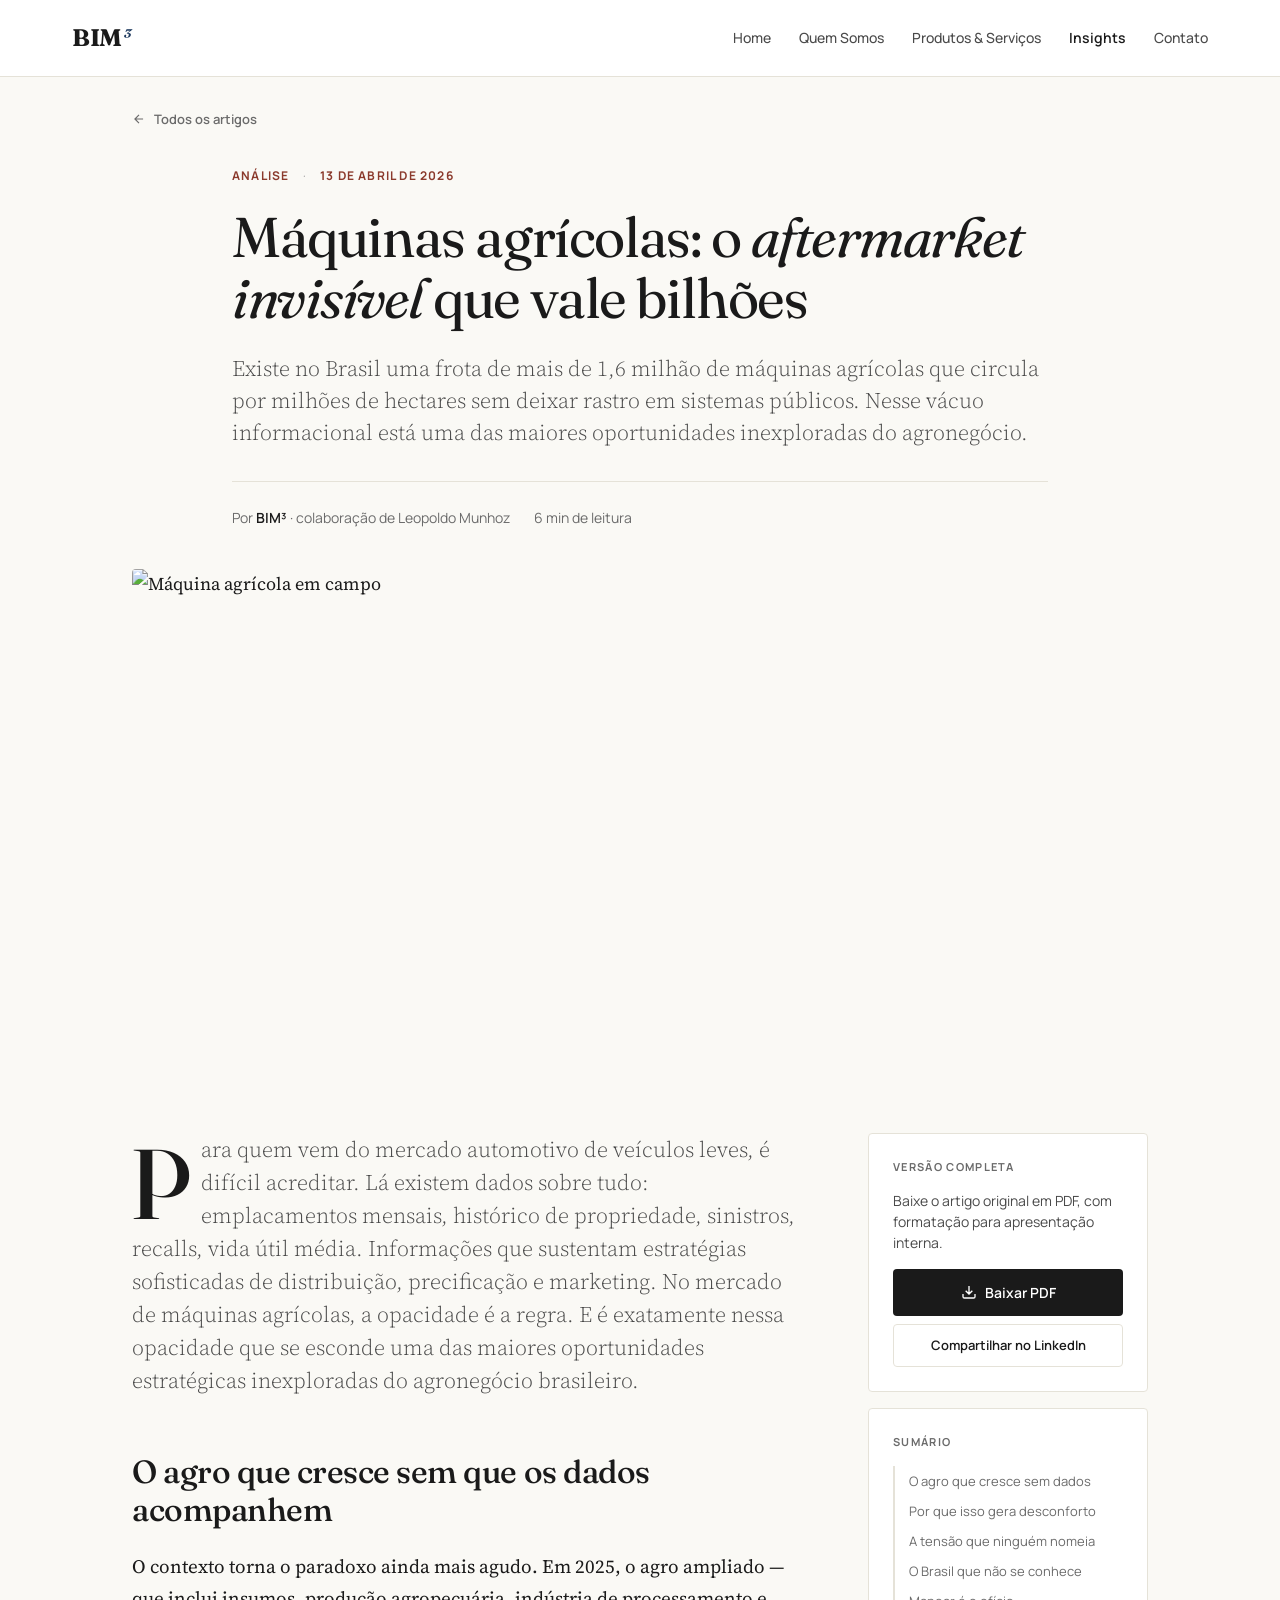
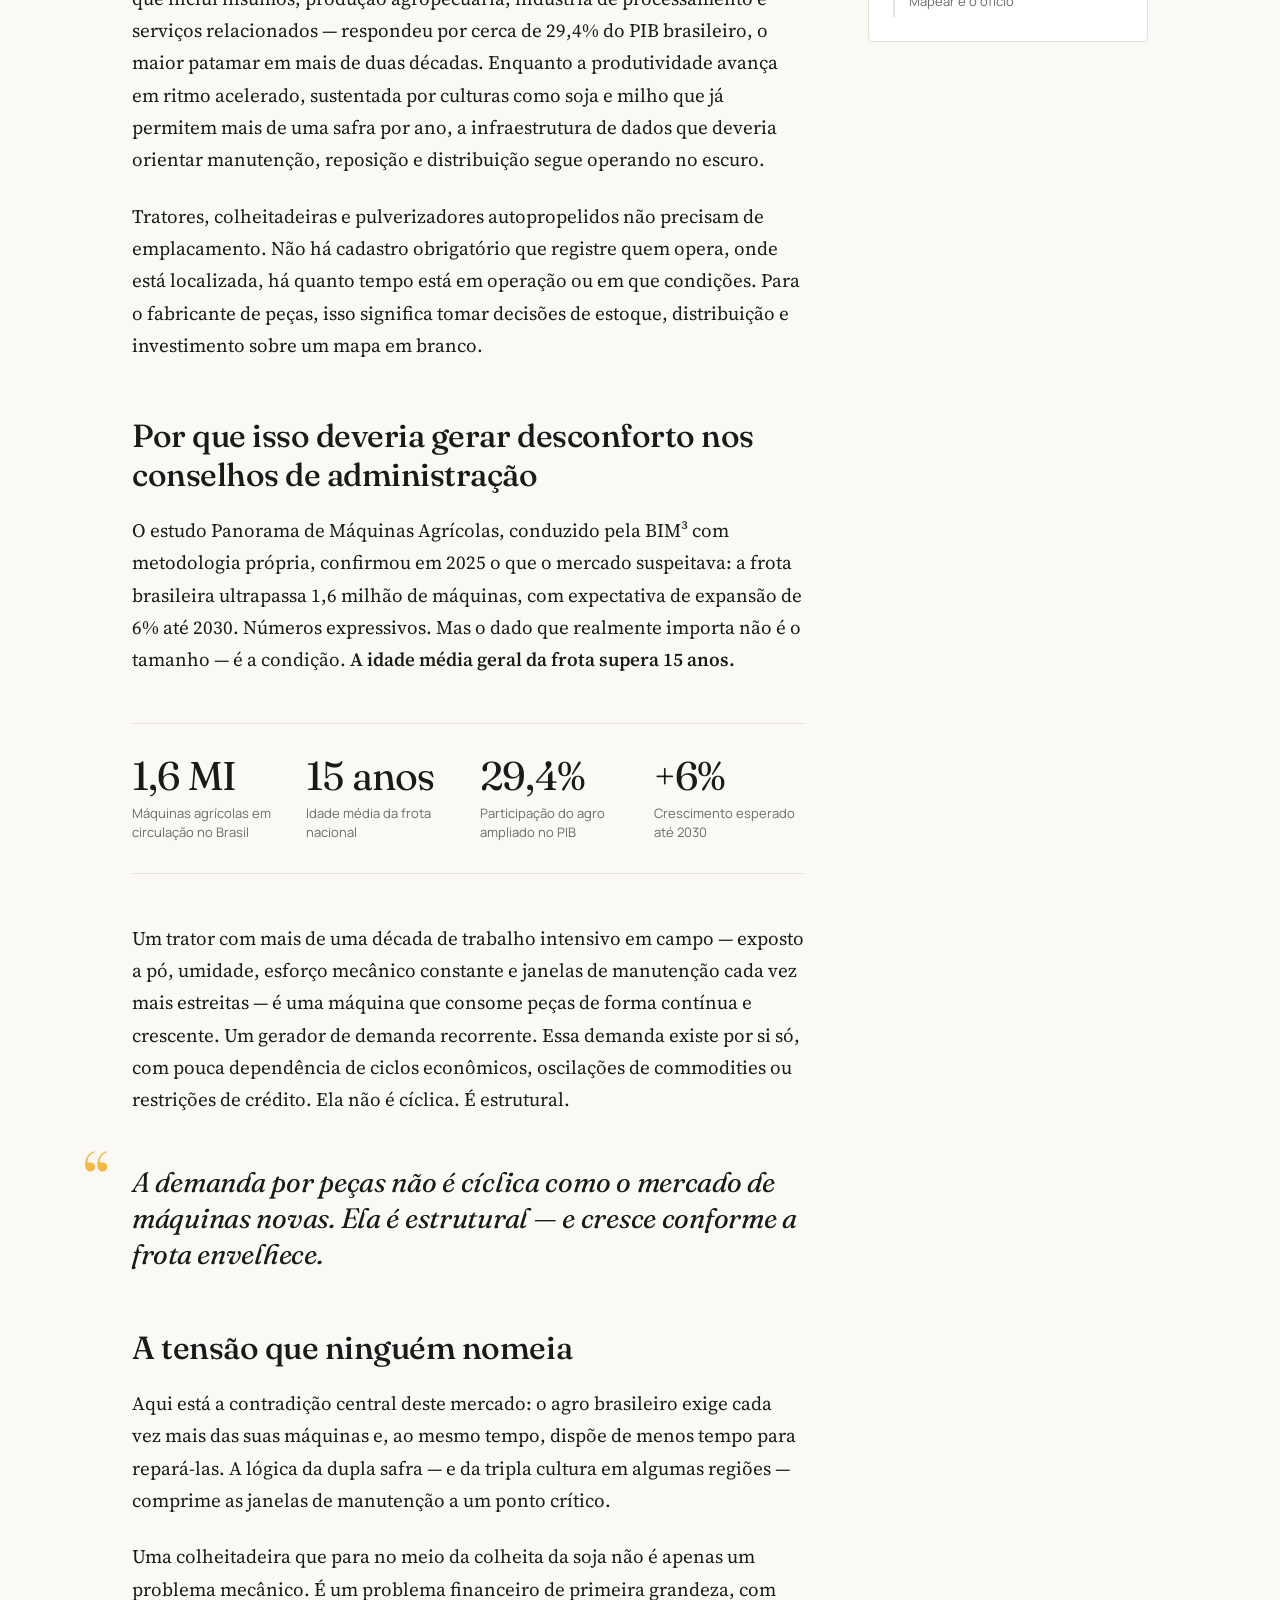
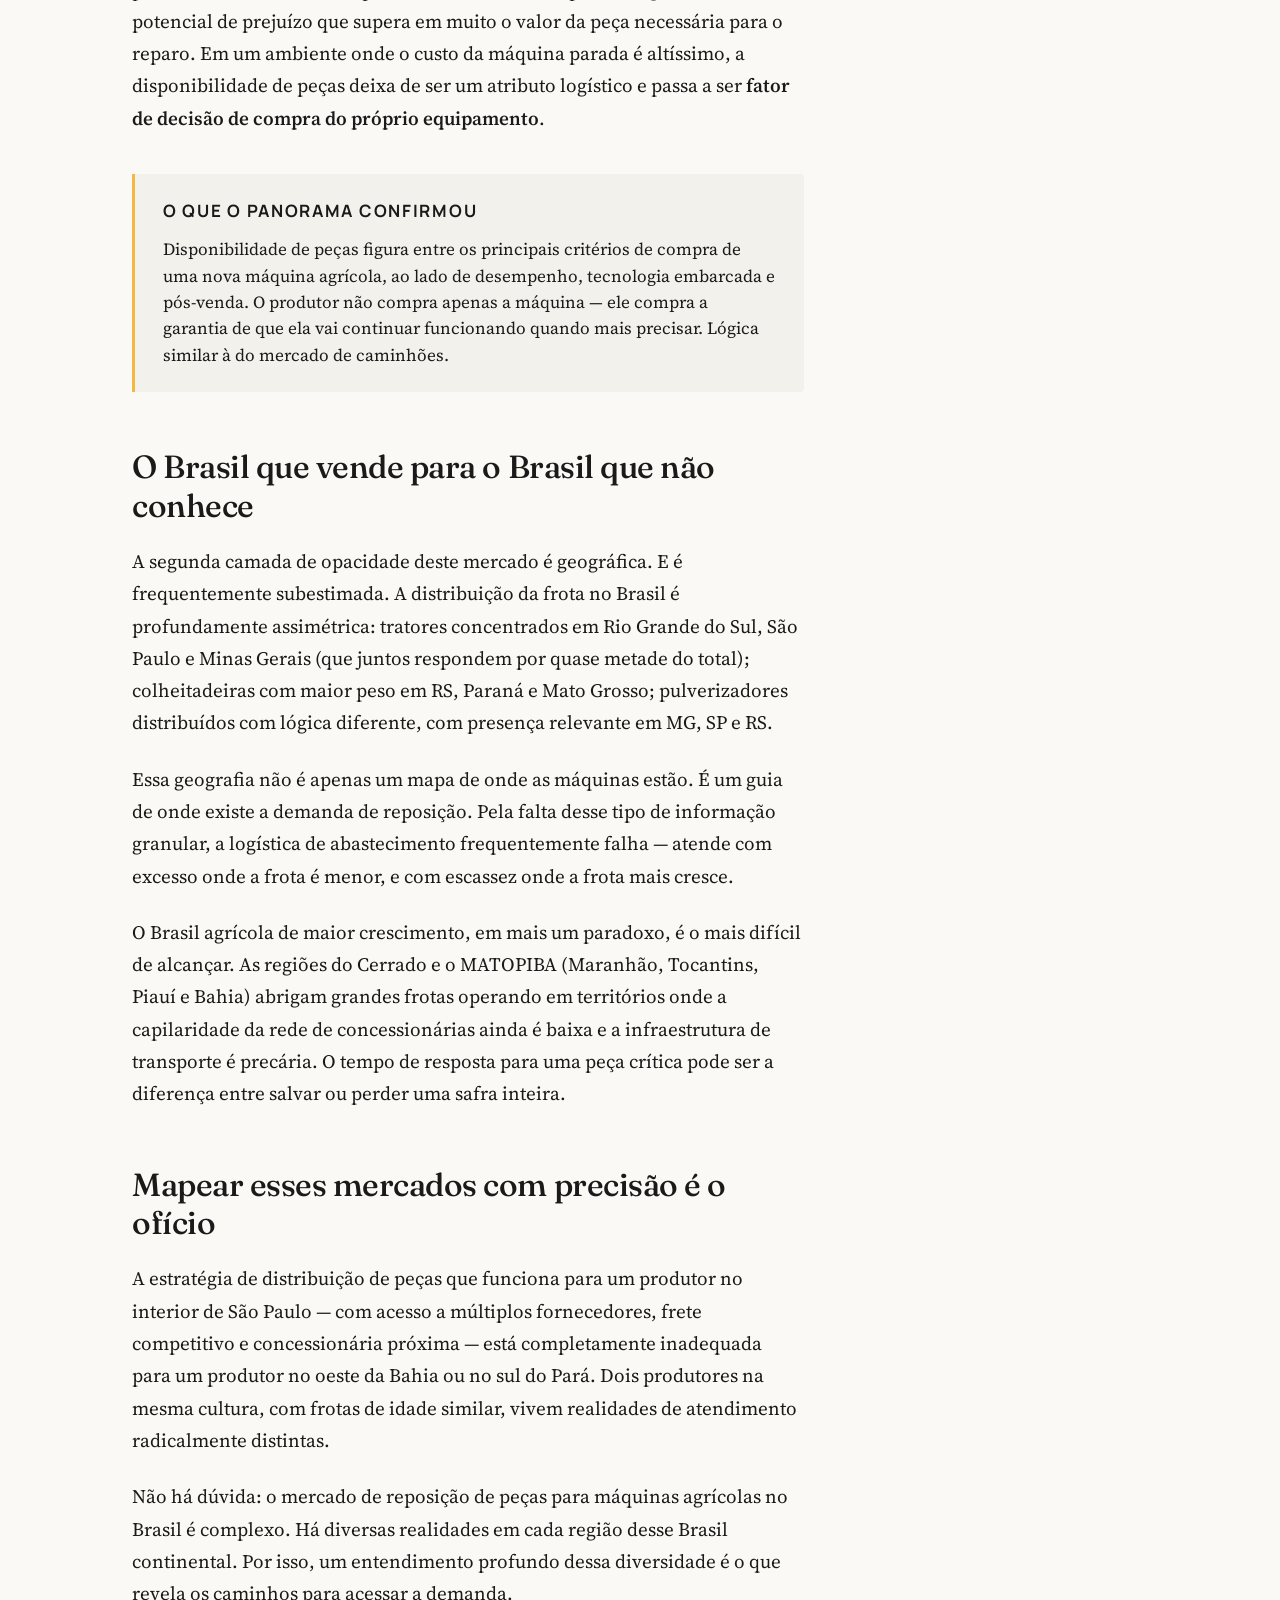
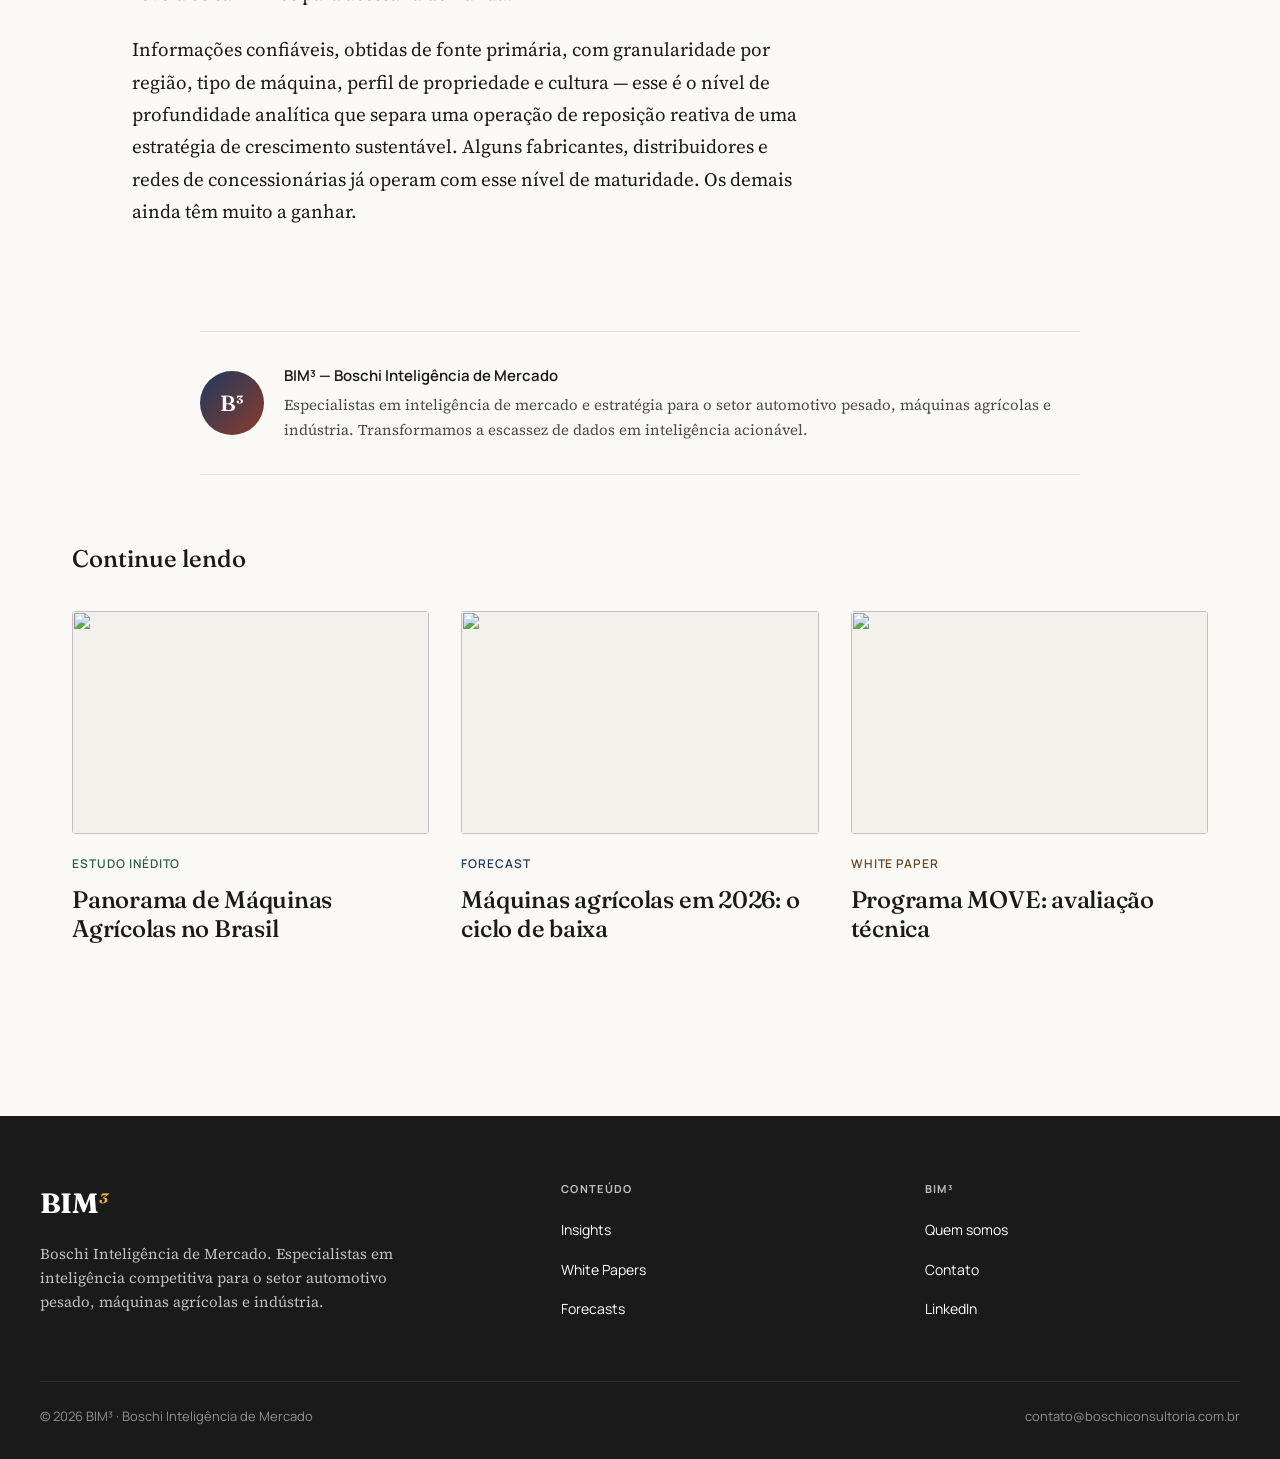
==== post-aftermarket-invisivel.html @ f5d60704 "Add files via upload" ====
<!DOCTYPE html>
<html lang="pt-BR">
<head>
  <meta charset="UTF-8">
  <meta name="viewport" content="width=device-width, initial-scale=1.0">
  <meta name="description" content="Existe no Brasil uma frota de mais de 1,6 milhão de máquinas agrícolas que circula sem deixar rastro em sistemas públicos. Análise do mercado de peças de reposição.">
  <title>Máquinas agrícolas: o aftermarket invisível que vale bilhões — BIM³</title>

  <link rel="preconnect" href="https://fonts.googleapis.com">
  <link rel="preconnect" href="https://fonts.gstatic.com" crossorigin>
  <link href="https://fonts.googleapis.com/css2?family=Fraunces:ital,opsz,wght@0,9..144,400;0,9..144,500;0,9..144,600;0,9..144,700;1,9..144,400;1,9..144,500&family=Source+Serif+4:ital,opsz,wght@0,8..60,300;0,8..60,400;0,8..60,600;1,8..60,400&family=Manrope:wght@400;500;600;700&display=swap" rel="stylesheet">

  <link rel="stylesheet" href="./style.css">
</head>
<body>

<header class="site-header">
  <div class="site-header-inner">
    <a href="./index.html" class="site-logo">BIM<em>³</em></a>
    <nav class="site-nav" id="site-nav">
      <a href="#">Home</a>
      <a href="#">Quem Somos</a>
      <a href="#">Produtos & Serviços</a>
      <a href="./index.html" class="active">Insights</a>
      <a href="#">Contato</a>
    </nav>
    <button class="menu-toggle" id="menu-toggle" aria-label="Menu">
      <svg width="24" height="24" viewBox="0 0 24 24" fill="none" stroke="currentColor" stroke-width="2"><path d="M4 6h16M4 12h16M4 18h16"/></svg>
    </button>
  </div>
</header>

<main>
  <div style="max-width: 1080px; margin: 0 auto; padding: 0 32px;">
    <a href="./index.html" class="back-link">
      <svg width="14" height="14" viewBox="0 0 24 24" fill="none" stroke="currentColor" stroke-width="2"><path d="M19 12H5M12 19l-7-7 7-7"/></svg>
      Todos os artigos
    </a>
  </div>

  <header class="post-header">
    <p class="post-eyebrow cat-analise">Análise <span class="dot">·</span> 13 de abril de 2026</p>
    <h1 class="post-title">Máquinas agrícolas: o <em>aftermarket invisível</em> que vale bilhões</h1>
    <p class="post-subtitle">
      Existe no Brasil uma frota de mais de 1,6 milhão de máquinas agrícolas que circula por milhões de hectares sem deixar rastro em sistemas públicos. Nesse vácuo informacional está uma das maiores oportunidades inexploradas do agronegócio.
    </p>
    <div class="post-meta-row">
      <span>Por <strong>BIM³</strong> · colaboração de Leopoldo Munhoz</span>
      <span>6 min de leitura</span>
    </div>
  </header>

  <figure class="post-cover">
    <img src="https://bim3.com.br/wp-content/uploads/2026/04/Img-bim.jpg" alt="Máquina agrícola em campo">
  </figure>

  <div class="post-layout">
    <article class="post-body">

      <p class="lead">
        Para quem vem do mercado automotivo de veículos leves, é difícil acreditar. Lá existem dados sobre tudo: emplacamentos mensais, histórico de propriedade, sinistros, recalls, vida útil média. Informações que sustentam estratégias sofisticadas de distribuição, precificação e marketing. No mercado de máquinas agrícolas, a opacidade é a regra. E é exatamente nessa opacidade que se esconde uma das maiores oportunidades estratégicas inexploradas do agronegócio brasileiro.
      </p>

      <h2>O agro que cresce sem que os dados acompanhem</h2>

      <p>
        O contexto torna o paradoxo ainda mais agudo. Em 2025, o agro ampliado — que inclui insumos, produção agropecuária, indústria de processamento e serviços relacionados — respondeu por cerca de 29,4% do PIB brasileiro, o maior patamar em mais de duas décadas. Enquanto a produtividade avança em ritmo acelerado, sustentada por culturas como soja e milho que já permitem mais de uma safra por ano, a infraestrutura de dados que deveria orientar manutenção, reposição e distribuição segue operando no escuro.
      </p>

      <p>
        Tratores, colheitadeiras e pulverizadores autopropelidos não precisam de emplacamento. Não há cadastro obrigatório que registre quem opera, onde está localizada, há quanto tempo está em operação ou em que condições. Para o fabricante de peças, isso significa tomar decisões de estoque, distribuição e investimento sobre um mapa em branco.
      </p>

      <h2>Por que isso deveria gerar desconforto nos conselhos de administração</h2>

      <p>
        O estudo Panorama de Máquinas Agrícolas, conduzido pela BIM³ com metodologia própria, confirmou em 2025 o que o mercado suspeitava: a frota brasileira ultrapassa 1,6 milhão de máquinas, com expectativa de expansão de 6% até 2030. Números expressivos. Mas o dado que realmente importa não é o tamanho — é a condição. <strong>A idade média geral da frota supera 15 anos.</strong>
      </p>

      <div class="number-grid">
        <div class="stat">
          <div class="stat-value">1,6 MI</div>
          <div class="stat-label">Máquinas agrícolas em circulação no Brasil</div>
        </div>
        <div class="stat">
          <div class="stat-value">15 anos</div>
          <div class="stat-label">Idade média da frota nacional</div>
        </div>
        <div class="stat">
          <div class="stat-value">29,4%</div>
          <div class="stat-label">Participação do agro ampliado no PIB</div>
        </div>
        <div class="stat">
          <div class="stat-value">+6%</div>
          <div class="stat-label">Crescimento esperado até 2030</div>
        </div>
      </div>

      <p>
        Um trator com mais de uma década de trabalho intensivo em campo — exposto a pó, umidade, esforço mecânico constante e janelas de manutenção cada vez mais estreitas — é uma máquina que consome peças de forma contínua e crescente. Um gerador de demanda recorrente. Essa demanda existe por si só, com pouca dependência de ciclos econômicos, oscilações de commodities ou restrições de crédito. Ela não é cíclica. É estrutural.
      </p>

      <blockquote>
        A demanda por peças não é cíclica como o mercado de máquinas novas. Ela é estrutural — e cresce conforme a frota envelhece.
      </blockquote>

      <h2>A tensão que ninguém nomeia</h2>

      <p>
        Aqui está a contradição central deste mercado: o agro brasileiro exige cada vez mais das suas máquinas e, ao mesmo tempo, dispõe de menos tempo para repará-las. A lógica da dupla safra — e da tripla cultura em algumas regiões — comprime as janelas de manutenção a um ponto crítico.
      </p>

      <p>
        Uma colheitadeira que para no meio da colheita da soja não é apenas um problema mecânico. É um problema financeiro de primeira grandeza, com potencial de prejuízo que supera em muito o valor da peça necessária para o reparo. Em um ambiente onde o custo da máquina parada é altíssimo, a disponibilidade de peças deixa de ser um atributo logístico e passa a ser <strong>fator de decisão de compra do próprio equipamento</strong>.
      </p>

      <div class="callout">
        <p class="callout-title">O que o Panorama confirmou</p>
        <p>
          Disponibilidade de peças figura entre os principais critérios de compra de uma nova máquina agrícola, ao lado de desempenho, tecnologia embarcada e pós-venda. O produtor não compra apenas a máquina — ele compra a garantia de que ela vai continuar funcionando quando mais precisar. Lógica similar à do mercado de caminhões.
        </p>
      </div>

      <h2>O Brasil que vende para o Brasil que não conhece</h2>

      <p>
        A segunda camada de opacidade deste mercado é geográfica. E é frequentemente subestimada. A distribuição da frota no Brasil é profundamente assimétrica: tratores concentrados em Rio Grande do Sul, São Paulo e Minas Gerais (que juntos respondem por quase metade do total); colheitadeiras com maior peso em RS, Paraná e Mato Grosso; pulverizadores distribuídos com lógica diferente, com presença relevante em MG, SP e RS.
      </p>

      <p>
        Essa geografia não é apenas um mapa de onde as máquinas estão. É um guia de onde existe a demanda de reposição. Pela falta desse tipo de informação granular, a logística de abastecimento frequentemente falha — atende com excesso onde a frota é menor, e com escassez onde a frota mais cresce.
      </p>

      <p>
        O Brasil agrícola de maior crescimento, em mais um paradoxo, é o mais difícil de alcançar. As regiões do Cerrado e o MATOPIBA (Maranhão, Tocantins, Piauí e Bahia) abrigam grandes frotas operando em territórios onde a capilaridade da rede de concessionárias ainda é baixa e a infraestrutura de transporte é precária. O tempo de resposta para uma peça crítica pode ser a diferença entre salvar ou perder uma safra inteira.
      </p>

      <h2>Mapear esses mercados com precisão é o ofício</h2>

      <p>
        A estratégia de distribuição de peças que funciona para um produtor no interior de São Paulo — com acesso a múltiplos fornecedores, frete competitivo e concessionária próxima — está completamente inadequada para um produtor no oeste da Bahia ou no sul do Pará. Dois produtores na mesma cultura, com frotas de idade similar, vivem realidades de atendimento radicalmente distintas.
      </p>

      <p>
        Não há dúvida: o mercado de reposição de peças para máquinas agrícolas no Brasil é complexo. Há diversas realidades em cada região desse Brasil continental. Por isso, um entendimento profundo dessa diversidade é o que revela os caminhos para acessar a demanda.
      </p>

      <p>
        Informações confiáveis, obtidas de fonte primária, com granularidade por região, tipo de máquina, perfil de propriedade e cultura — esse é o nível de profundidade analítica que separa uma operação de reposição reativa de uma estratégia de crescimento sustentável. Alguns fabricantes, distribuidores e redes de concessionárias já operam com esse nível de maturidade. Os demais ainda têm muito a ganhar.
      </p>

    </article>

    <aside class="post-aside">
      <div class="aside-card">
        <h4>Versão completa</h4>
        <p>Baixe o artigo original em PDF, com formatação para apresentação interna.</p>
        <a href="./O-Aftermarket-Invisivel-1o_-Artigo-BIM.pdf" target="_blank" class="btn-primary">
          <svg width="16" height="16" viewBox="0 0 24 24" fill="none" stroke="currentColor" stroke-width="2"><path d="M21 15v4a2 2 0 0 1-2 2H5a2 2 0 0 1-2-2v-4M7 10l5 5 5-5M12 15V3"/></svg>
          Baixar PDF
        </a>
        <a href="https://www.linkedin.com/sharing/share-offsite/?url=https://bim3.com.br/" target="_blank" class="btn-secondary">Compartilhar no LinkedIn</a>
      </div>

      <div class="aside-card">
        <h4>Sumário</h4>
        <ul class="toc-list">
          <li><a href="#">O agro que cresce sem dados</a></li>
          <li><a href="#">Por que isso gera desconforto</a></li>
          <li><a href="#">A tensão que ninguém nomeia</a></li>
          <li><a href="#">O Brasil que não se conhece</a></li>
          <li><a href="#">Mapear é o ofício</a></li>
        </ul>
      </div>
    </aside>
  </div>

  <footer class="post-footer">
    <div class="author-box">
      <div class="author-avatar">B³</div>
      <div class="author-info">
        <p class="author-name">BIM³ — Boschi Inteligência de Mercado</p>
        <p class="author-bio">Especialistas em inteligência de mercado e estratégia para o setor automotivo pesado, máquinas agrícolas e indústria. Transformamos a escassez de dados em inteligência acionável.</p>
      </div>
    </div>

    <h3 class="related-title">Continue lendo</h3>
    <div class="related-grid">
      <a href="./post-panorama-maquinas.html" class="post-card">
        <div class="post-card-image"><img src="https://bim3.com.br/wp-content/uploads/2025/09/PANORAMA-DE-MAQUINAS-AGRICOLAS-NO-BRASIL.jpg" alt=""></div>
        <p class="post-card-meta cat-estudo">Estudo Inédito</p>
        <h3 class="post-card-title">Panorama de Máquinas Agrícolas no Brasil</h3>
      </a>
      <a href="./post-forecast-maquinas-agricolas.html" class="post-card">
        <div class="post-card-image"><img src="https://bim3.com.br/wp-content/uploads/2026/02/Market-insight.jpg" alt=""></div>
        <p class="post-card-meta cat-forecast">Forecast</p>
        <h3 class="post-card-title">Máquinas agrícolas em 2026: o ciclo de baixa</h3>
      </a>
      <a href="./post-programa-move.html" class="post-card">
        <div class="post-card-image"><img src="https://bim3.com.br/wp-content/uploads/2026/02/white-paper.jpg" alt=""></div>
        <p class="post-card-meta cat-paper">White Paper</p>
        <h3 class="post-card-title">Programa MOVE: avaliação técnica</h3>
      </a>
    </div>
  </footer>
</main>

<footer class="site-footer">
  <div class="site-footer-inner">
    <div class="footer-brand">
      <a href="./index.html" class="site-logo">BIM<em>³</em></a>
      <p>Boschi Inteligência de Mercado. Especialistas em inteligência competitiva para o setor automotivo pesado, máquinas agrícolas e indústria.</p>
    </div>
    <div class="footer-col">
      <h5>Conteúdo</h5>
      <ul>
        <li><a href="./index.html">Insights</a></li>
        <li><a href="#">White Papers</a></li>
        <li><a href="#">Forecasts</a></li>
      </ul>
    </div>
    <div class="footer-col">
      <h5>BIM³</h5>
      <ul>
        <li><a href="#">Quem somos</a></li>
        <li><a href="#">Contato</a></li>
        <li><a href="https://www.linkedin.com/company/bim3/" target="_blank">LinkedIn</a></li>
      </ul>
    </div>
  </div>
  <div class="footer-bottom">
    <span>© 2026 BIM³ · Boschi Inteligência de Mercado</span>
    <span>contato@boschiconsultoria.com.br</span>
  </div>
</footer>

<script>
  document.getElementById('menu-toggle').addEventListener('click', () => {
    document.getElementById('site-nav').classList.toggle('open');
  });
</script>

</body>
</html>
---- style.css ----
/* =====================================================
   BIM³ — Blog editorial
   Stack tipográfico: Fraunces (display) + Source Serif 4 (body) + Manrope (UI)
   ===================================================== */

:root {
  --ink-1: #1a1a1a;
  --ink-2: #4a4a4a;
  --ink-3: #6b6b6b;
  --ink-4: #9a9a9a;

  --paper-1: #faf9f5;
  --paper-2: #ffffff;
  --paper-3: #f3f1eb;
  --paper-border: #e5e2d8;

  --cat-forecast: #1e3a5f;
  --cat-analise:  #8b3a2c;
  --cat-estudo:   #2d5f3f;
  --cat-paper:    #6b4423;

  --highlight: #f4b942;

  --serif-display: 'Fraunces', Georgia, serif;
  --serif-body:    'Source Serif 4', Georgia, serif;
  --sans-ui:       'Manrope', system-ui, -apple-system, sans-serif;

  --max-content: 1200px;
  --max-body:    680px;
}

* { box-sizing: border-box; }

html { -webkit-font-smoothing: antialiased; -moz-osx-font-smoothing: grayscale; }
body {
  margin: 0;
  font-family: var(--serif-body);
  font-size: 18px;
  line-height: 1.65;
  color: var(--ink-1);
  background: var(--paper-1);
}

img { max-width: 100%; height: auto; display: block; }

/* =====================================================
   HEADER
   ===================================================== */
.site-header {
  border-bottom: 1px solid var(--paper-border);
  background: var(--paper-2);
  position: sticky; top: 0; z-index: 50;
  backdrop-filter: blur(10px);
  background-color: rgba(255,255,255,0.92);
}
.site-header-inner {
  max-width: var(--max-content);
  margin: 0 auto;
  padding: 18px 32px;
  display: flex; align-items: center; justify-content: space-between;
}
.site-logo {
  font-family: var(--serif-display);
  font-weight: 700;
  font-size: 24px;
  letter-spacing: -0.02em;
  color: var(--ink-1);
  text-decoration: none;
}
.site-logo em {
  font-style: italic;
  font-weight: 500;
  color: var(--cat-forecast);
}
.site-nav {
  display: flex; gap: 28px;
  font-family: var(--sans-ui);
  font-size: 14px;
  font-weight: 500;
}
.site-nav a {
  color: var(--ink-2);
  text-decoration: none;
  transition: color .15s;
}
.site-nav a:hover, .site-nav a.active { color: var(--ink-1); }
.site-nav a.active { font-weight: 600; }

.menu-toggle {
  display: none;
  background: none; border: 0;
  padding: 8px;
  cursor: pointer;
}

@media (max-width: 768px) {
  .site-header-inner { padding: 14px 20px; }
  .site-nav {
    display: none;
    position: absolute;
    top: 100%; left: 0; right: 0;
    background: white;
    flex-direction: column;
    padding: 20px;
    gap: 16px;
    border-bottom: 1px solid var(--paper-border);
  }
  .site-nav.open { display: flex; }
  .menu-toggle { display: block; }
}

/* =====================================================
   HERO DA HOME
   ===================================================== */
.home-hero {
  max-width: var(--max-content);
  margin: 0 auto;
  padding: 80px 32px 40px;
}
.home-eyebrow {
  font-family: var(--sans-ui);
  font-size: 13px;
  font-weight: 600;
  letter-spacing: 0.12em;
  text-transform: uppercase;
  color: var(--cat-forecast);
  margin-bottom: 24px;
}
.home-title {
  font-family: var(--serif-display);
  font-size: clamp(40px, 6vw, 72px);
  font-weight: 400;
  line-height: 1.05;
  letter-spacing: -0.03em;
  color: var(--ink-1);
  margin: 0 0 28px;
  max-width: 900px;
}
.home-title em { font-style: italic; font-weight: 400; color: var(--cat-forecast); }
.home-subtitle {
  font-family: var(--serif-body);
  font-size: 20px;
  line-height: 1.5;
  color: var(--ink-2);
  max-width: 640px;
  margin: 0;
}

@media (max-width: 768px) {
  .home-hero { padding: 48px 20px 32px; }
}

/* =====================================================
   FEATURED POST (destaque)
   ===================================================== */
.featured-post {
  max-width: var(--max-content);
  margin: 24px auto 80px;
  padding: 0 32px;
}
.featured-post-link {
  display: grid;
  grid-template-columns: 1.1fr 1fr;
  gap: 56px;
  align-items: center;
  text-decoration: none;
  color: inherit;
}
.featured-post-image {
  aspect-ratio: 4/3;
  overflow: hidden;
  border-radius: 4px;
}
.featured-post-image img {
  width: 100%; height: 100%; object-fit: cover;
  transition: transform .6s ease;
}
.featured-post-link:hover .featured-post-image img { transform: scale(1.03); }

.featured-post-meta {
  font-family: var(--sans-ui);
  font-size: 12px;
  font-weight: 600;
  letter-spacing: 0.08em;
  text-transform: uppercase;
  color: var(--cat-analise);
  margin-bottom: 16px;
}
.featured-post-meta .dot { color: var(--ink-4); margin: 0 8px; }
.featured-post h2 {
  font-family: var(--serif-display);
  font-size: clamp(28px, 3.5vw, 44px);
  font-weight: 400;
  line-height: 1.1;
  letter-spacing: -0.02em;
  color: var(--ink-1);
  margin: 0 0 18px;
}
.featured-post h2 em { font-style: italic; color: var(--cat-analise); }
.featured-post-excerpt {
  font-size: 18px;
  line-height: 1.6;
  color: var(--ink-2);
  margin: 0 0 24px;
}
.featured-post-author {
  font-family: var(--sans-ui);
  font-size: 14px;
  color: var(--ink-3);
}

@media (max-width: 900px) {
  .featured-post-link {
    grid-template-columns: 1fr;
    gap: 28px;
  }
  .featured-post { margin: 16px auto 56px; padding: 0 20px; }
}

/* =====================================================
   GRID DE POSTS
   ===================================================== */
.posts-section {
  max-width: var(--max-content);
  margin: 0 auto;
  padding: 0 32px 80px;
}
.section-header {
  display: flex; align-items: baseline; justify-content: space-between;
  border-top: 1px solid var(--paper-border);
  padding-top: 24px;
  margin-bottom: 40px;
}
.section-title {
  font-family: var(--serif-display);
  font-size: 28px;
  font-weight: 500;
  letter-spacing: -0.02em;
  margin: 0;
}
.section-link {
  font-family: var(--sans-ui);
  font-size: 13px;
  font-weight: 600;
  color: var(--ink-2);
  text-decoration: none;
}

.posts-grid {
  display: grid;
  grid-template-columns: repeat(2, 1fr);
  gap: 56px 48px;
}
.post-card { text-decoration: none; color: inherit; }
.post-card-image {
  aspect-ratio: 16/10;
  overflow: hidden;
  border-radius: 4px;
  margin-bottom: 20px;
  background: var(--paper-3);
}
.post-card-image img {
  width: 100%; height: 100%; object-fit: cover;
  transition: transform .6s ease;
}
.post-card:hover .post-card-image img { transform: scale(1.04); }

.post-card-meta {
  font-family: var(--sans-ui);
  font-size: 12px;
  font-weight: 600;
  letter-spacing: 0.08em;
  text-transform: uppercase;
  margin-bottom: 12px;
}
.post-card-meta.cat-forecast { color: var(--cat-forecast); }
.post-card-meta.cat-analise  { color: var(--cat-analise); }
.post-card-meta.cat-estudo   { color: var(--cat-estudo); }
.post-card-meta.cat-paper    { color: var(--cat-paper); }
.post-card-meta .dot { color: var(--ink-4); margin: 0 8px; }

.post-card-title {
  font-family: var(--serif-display);
  font-size: 24px;
  font-weight: 500;
  line-height: 1.2;
  letter-spacing: -0.01em;
  color: var(--ink-1);
  margin: 0 0 12px;
}
.post-card-excerpt {
  font-size: 16px;
  line-height: 1.55;
  color: var(--ink-2);
  margin: 0;
}

@media (max-width: 768px) {
  .posts-grid { grid-template-columns: 1fr; gap: 40px; }
  .posts-section { padding: 0 20px 56px; }
}

/* =====================================================
   POST INDIVIDUAL — HEADER
   ===================================================== */
.back-link {
  display: inline-flex; align-items: center; gap: 8px;
  font-family: var(--sans-ui);
  font-size: 13px;
  font-weight: 600;
  color: var(--ink-3);
  text-decoration: none;
  padding: 32px 0 24px;
  transition: color .15s;
}
.back-link:hover { color: var(--ink-1); }

.post-header {
  max-width: 880px;
  margin: 0 auto;
  padding: 0 32px 40px;
}
.post-eyebrow {
  font-family: var(--sans-ui);
  font-size: 12px;
  font-weight: 700;
  letter-spacing: 0.1em;
  text-transform: uppercase;
  margin-bottom: 20px;
}
.post-eyebrow.cat-forecast { color: var(--cat-forecast); }
.post-eyebrow.cat-analise  { color: var(--cat-analise); }
.post-eyebrow.cat-estudo   { color: var(--cat-estudo); }
.post-eyebrow.cat-paper    { color: var(--cat-paper); }
.post-eyebrow .dot { color: var(--ink-4); margin: 0 10px; font-weight: 400; }

.post-title {
  font-family: var(--serif-display);
  font-size: clamp(32px, 5vw, 56px);
  font-weight: 400;
  line-height: 1.1;
  letter-spacing: -0.025em;
  color: var(--ink-1);
  margin: 0 0 24px;
}
.post-title em { font-style: italic; }

.post-subtitle {
  font-family: var(--serif-body);
  font-size: 22px;
  line-height: 1.45;
  color: var(--ink-2);
  margin: 0 0 32px;
  font-weight: 300;
}

.post-meta-row {
  display: flex; gap: 24px; flex-wrap: wrap;
  font-family: var(--sans-ui);
  font-size: 14px;
  color: var(--ink-3);
  padding-top: 24px;
  border-top: 1px solid var(--paper-border);
}
.post-meta-row strong { color: var(--ink-1); font-weight: 600; }

.post-cover {
  max-width: 1080px;
  margin: 0 auto 56px;
  padding: 0 32px;
}
.post-cover img {
  aspect-ratio: 16/8;
  object-fit: cover;
  border-radius: 4px;
  width: 100%;
}

/* =====================================================
   POST — LAYOUT GRID (body + aside)
   ===================================================== */
.post-layout {
  max-width: 1080px;
  margin: 0 auto;
  padding: 0 32px 80px;
  display: grid;
  grid-template-columns: 1fr 280px;
  gap: 64px;
  align-items: start;
}

@media (max-width: 1000px) {
  .post-layout {
    grid-template-columns: 1fr;
    gap: 48px;
  }
  .post-header, .post-cover { padding: 0 20px; }
  .post-header { padding-bottom: 28px; }
}

/* =====================================================
   POST — CORPO (tipografia editorial)
   ===================================================== */
.post-body {
  max-width: var(--max-body);
  font-family: var(--serif-body);
}
.post-body > p:first-of-type::first-letter {
  font-family: var(--serif-display);
  font-size: 4.5em;
  float: left;
  line-height: 0.9;
  margin: 6px 10px 0 -2px;
  font-weight: 500;
  color: var(--ink-1);
}
.post-body .lead {
  font-size: 22px;
  line-height: 1.5;
  color: var(--ink-2);
  font-weight: 300;
  margin: 0 0 32px;
}
.post-body .lead::first-letter { /* lead não tem drop cap */
  font-family: inherit;
  font-size: inherit;
  float: none;
  margin: 0;
}
.post-body p {
  margin: 0 0 24px;
  font-size: 19px;
  line-height: 1.7;
  color: var(--ink-1);
}
.post-body h2 {
  font-family: var(--serif-display);
  font-size: 32px;
  font-weight: 500;
  letter-spacing: -0.015em;
  line-height: 1.2;
  margin: 56px 0 20px;
  color: var(--ink-1);
}
.post-body h3 {
  font-family: var(--serif-display);
  font-size: 22px;
  font-weight: 600;
  margin: 40px 0 14px;
  color: var(--ink-1);
}
.post-body strong { font-weight: 600; color: var(--ink-1); }
.post-body em { font-style: italic; }
.post-body a {
  color: var(--cat-forecast);
  text-decoration: underline;
  text-decoration-thickness: 1px;
  text-underline-offset: 3px;
}

/* Pull quote */
.post-body blockquote {
  border: 0;
  margin: 48px -40px;
  padding: 0 40px;
  font-family: var(--serif-display);
  font-size: 28px;
  font-weight: 400;
  font-style: italic;
  line-height: 1.3;
  color: var(--ink-1);
  letter-spacing: -0.01em;
  position: relative;
}
.post-body blockquote::before {
  content: "“";
  position: absolute;
  left: -8px; top: -20px;
  font-size: 80px;
  color: var(--highlight);
  font-style: normal;
  line-height: 1;
}

/* Callout */
.callout {
  background: var(--paper-3);
  border-left: 3px solid var(--highlight);
  padding: 24px 28px;
  margin: 40px 0;
  border-radius: 0 4px 4px 0;
}
.callout-title {
  font-family: var(--sans-ui);
  font-size: 12px;
  font-weight: 700;
  letter-spacing: 0.1em;
  text-transform: uppercase;
  color: var(--cat-paper);
  margin: 0 0 10px;
}
.callout p {
  margin: 0;
  font-size: 17px;
  line-height: 1.55;
  color: var(--ink-1);
}
.callout p + p { margin-top: 12px; }

/* Number grid */
.number-grid {
  display: grid;
  grid-template-columns: repeat(auto-fit, minmax(140px, 1fr));
  gap: 24px;
  margin: 48px 0;
  padding: 32px 0;
  border-top: 1px solid var(--paper-border);
  border-bottom: 1px solid var(--paper-border);
}
.stat {
  text-align: left;
}
.stat-value {
  font-family: var(--serif-display);
  font-size: 40px;
  font-weight: 400;
  letter-spacing: -0.02em;
  color: var(--ink-1);
  line-height: 1;
  margin-bottom: 8px;
}
.stat-label {
  font-family: var(--sans-ui);
  font-size: 13px;
  color: var(--ink-3);
  line-height: 1.4;
}

/* Tabela editorial */
.post-body table {
  width: 100%;
  border-collapse: collapse;
  margin: 32px 0;
  font-family: var(--sans-ui);
  font-size: 15px;
}
.post-body th {
  text-align: left;
  font-weight: 600;
  padding: 12px 16px;
  border-bottom: 2px solid var(--ink-1);
  color: var(--ink-1);
  font-size: 13px;
  letter-spacing: 0.04em;
  text-transform: uppercase;
}
.post-body td {
  padding: 14px 16px;
  border-bottom: 1px solid var(--paper-border);
  color: var(--ink-2);
}
.post-body table caption {
  text-align: left;
  font-family: var(--sans-ui);
  font-size: 12px;
  color: var(--ink-3);
  margin-top: 12px;
  caption-side: bottom;
  font-style: italic;
}

@media (max-width: 768px) {
  .post-body { font-size: 17px; }
  .post-body p { font-size: 17px; }
  .post-body .lead { font-size: 19px; }
  .post-body h2 { font-size: 26px; margin: 40px 0 16px; }
  .post-body h3 { font-size: 19px; }
  .post-body blockquote { margin: 32px 0; padding: 0 16px; font-size: 22px; }
  .stat-value { font-size: 32px; }
}

/* =====================================================
   POST — ASIDE
   ===================================================== */
.post-aside {
  position: sticky;
  top: 88px;
  font-family: var(--sans-ui);
}
.aside-card {
  background: white;
  border: 1px solid var(--paper-border);
  border-radius: 4px;
  padding: 24px;
  margin-bottom: 16px;
}
.aside-card h4 {
  font-family: var(--sans-ui);
  font-size: 11px;
  font-weight: 700;
  letter-spacing: 0.12em;
  text-transform: uppercase;
  color: var(--ink-3);
  margin: 0 0 14px;
}
.aside-card p {
  margin: 0 0 16px;
  font-size: 14px;
  line-height: 1.5;
  color: var(--ink-2);
}
.btn-primary {
  display: inline-flex; align-items: center; gap: 8px;
  width: 100%;
  justify-content: center;
  background: var(--ink-1);
  color: white;
  text-decoration: none;
  padding: 12px 16px;
  border-radius: 4px;
  font-family: var(--sans-ui);
  font-size: 14px;
  font-weight: 600;
  border: 0;
  cursor: pointer;
  transition: background .15s;
}
.btn-primary:hover { background: #000; }

.btn-secondary {
  display: inline-flex; align-items: center; gap: 8px;
  width: 100%;
  justify-content: center;
  background: transparent;
  color: var(--ink-1);
  text-decoration: none;
  padding: 10px 16px;
  border-radius: 4px;
  font-family: var(--sans-ui);
  font-size: 13px;
  font-weight: 600;
  border: 1px solid var(--paper-border);
  cursor: pointer;
  margin-top: 8px;
  transition: border-color .15s;
}
.btn-secondary:hover { border-color: var(--ink-1); }

.toc-list {
  list-style: none;
  padding: 0; margin: 0;
}
.toc-list li {
  border-left: 2px solid var(--paper-border);
  padding: 6px 0 6px 14px;
  font-size: 13px;
  line-height: 1.4;
}
.toc-list a {
  color: var(--ink-3);
  text-decoration: none;
  transition: color .15s;
}
.toc-list a:hover { color: var(--ink-1); }

@media (max-width: 1000px) {
  .post-aside { position: static; }
}

/* =====================================================
   POST FOOTER (author + related)
   ===================================================== */
.post-footer {
  max-width: var(--max-content);
  margin: 0 auto;
  padding: 0 32px 80px;
}
.author-box {
  display: flex; gap: 20px; align-items: center;
  padding: 32px 0;
  border-top: 1px solid var(--paper-border);
  border-bottom: 1px solid var(--paper-border);
  max-width: 880px;
  margin: 0 auto 64px;
}
.author-avatar {
  width: 64px; height: 64px;
  border-radius: 50%;
  background: linear-gradient(135deg, var(--cat-forecast), var(--cat-analise));
  color: white;
  font-family: var(--serif-display);
  font-size: 22px;
  font-weight: 600;
  display: flex; align-items: center; justify-content: center;
  flex-shrink: 0;
}
.author-info { flex: 1; }
.author-name {
  font-family: var(--sans-ui);
  font-size: 15px;
  font-weight: 600;
  color: var(--ink-1);
  margin: 0 0 4px;
}
.author-bio {
  font-family: var(--serif-body);
  font-size: 15px;
  color: var(--ink-2);
  margin: 0;
}

.related-title {
  font-family: var(--serif-display);
  font-size: 24px;
  font-weight: 500;
  margin: 0 0 32px;
}
.related-grid {
  display: grid;
  grid-template-columns: repeat(3, 1fr);
  gap: 32px;
}
@media (max-width: 768px) {
  .related-grid { grid-template-columns: 1fr; gap: 24px; }
  .post-footer { padding: 0 20px 56px; }
}

/* =====================================================
   FOOTER DO SITE
   ===================================================== */
.site-footer {
  background: var(--ink-1);
  color: var(--paper-1);
  padding: 64px 32px 32px;
  margin-top: 80px;
}
.site-footer-inner {
  max-width: var(--max-content);
  margin: 0 auto;
  display: grid;
  grid-template-columns: 1.5fr 1fr 1fr;
  gap: 48px;
}
.footer-brand .site-logo {
  color: white;
  font-size: 28px;
}
.footer-brand .site-logo em { color: var(--highlight); }
.footer-brand p {
  font-family: var(--serif-body);
  font-size: 15px;
  line-height: 1.6;
  color: #c0c0c0;
  margin: 16px 0 0;
  max-width: 360px;
}
.footer-col h5 {
  font-family: var(--sans-ui);
  font-size: 11px;
  font-weight: 700;
  letter-spacing: 0.12em;
  text-transform: uppercase;
  color: #c0c0c0;
  margin: 0 0 16px;
}
.footer-col ul {
  list-style: none; padding: 0; margin: 0;
}
.footer-col li { margin-bottom: 10px; }
.footer-col a {
  font-family: var(--sans-ui);
  font-size: 14px;
  color: white;
  text-decoration: none;
  transition: color .15s;
}
.footer-col a:hover { color: var(--highlight); }

.footer-bottom {
  max-width: var(--max-content);
  margin: 48px auto 0;
  padding-top: 24px;
  border-top: 1px solid rgba(255,255,255,0.1);
  display: flex; justify-content: space-between; flex-wrap: wrap; gap: 12px;
  font-family: var(--sans-ui);
  font-size: 13px;
  color: #909090;
}

@media (max-width: 768px) {
  .site-footer { padding: 48px 20px 24px; }
  .site-footer-inner { grid-template-columns: 1fr; gap: 32px; }
}
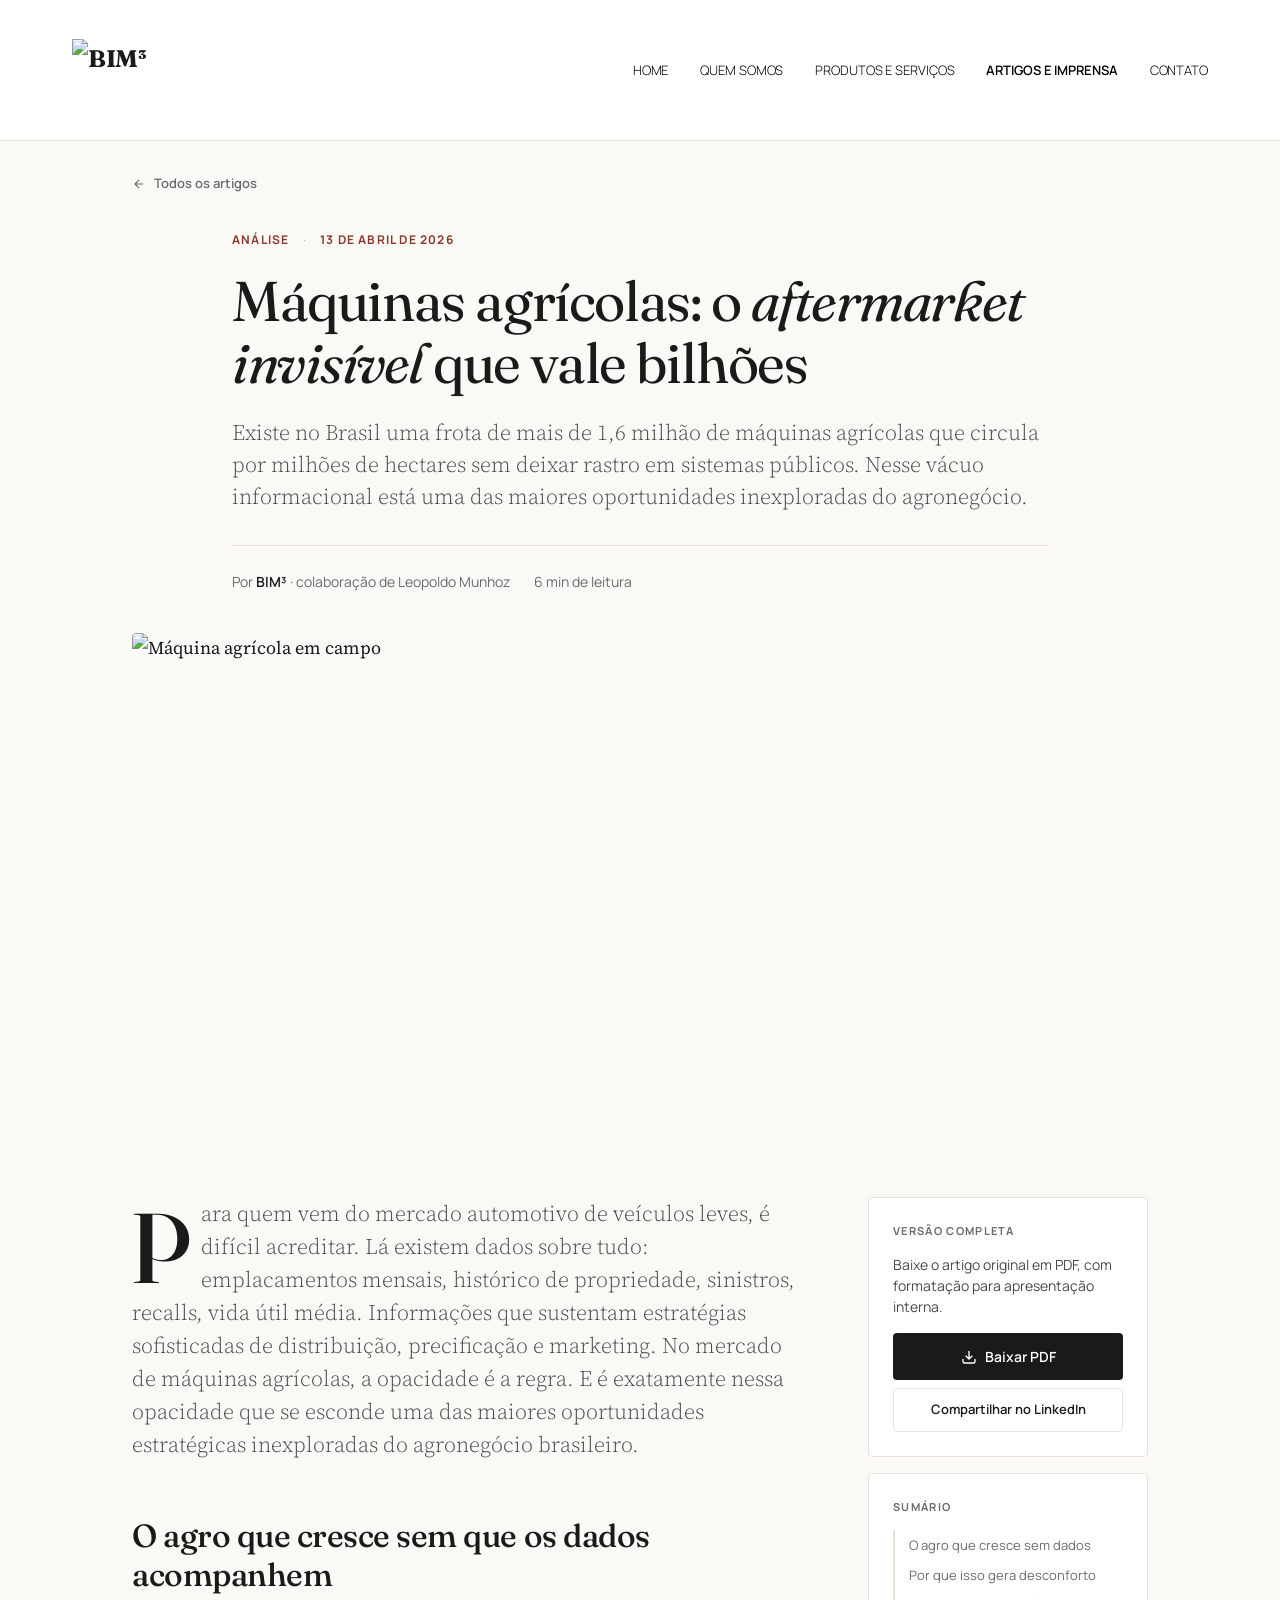
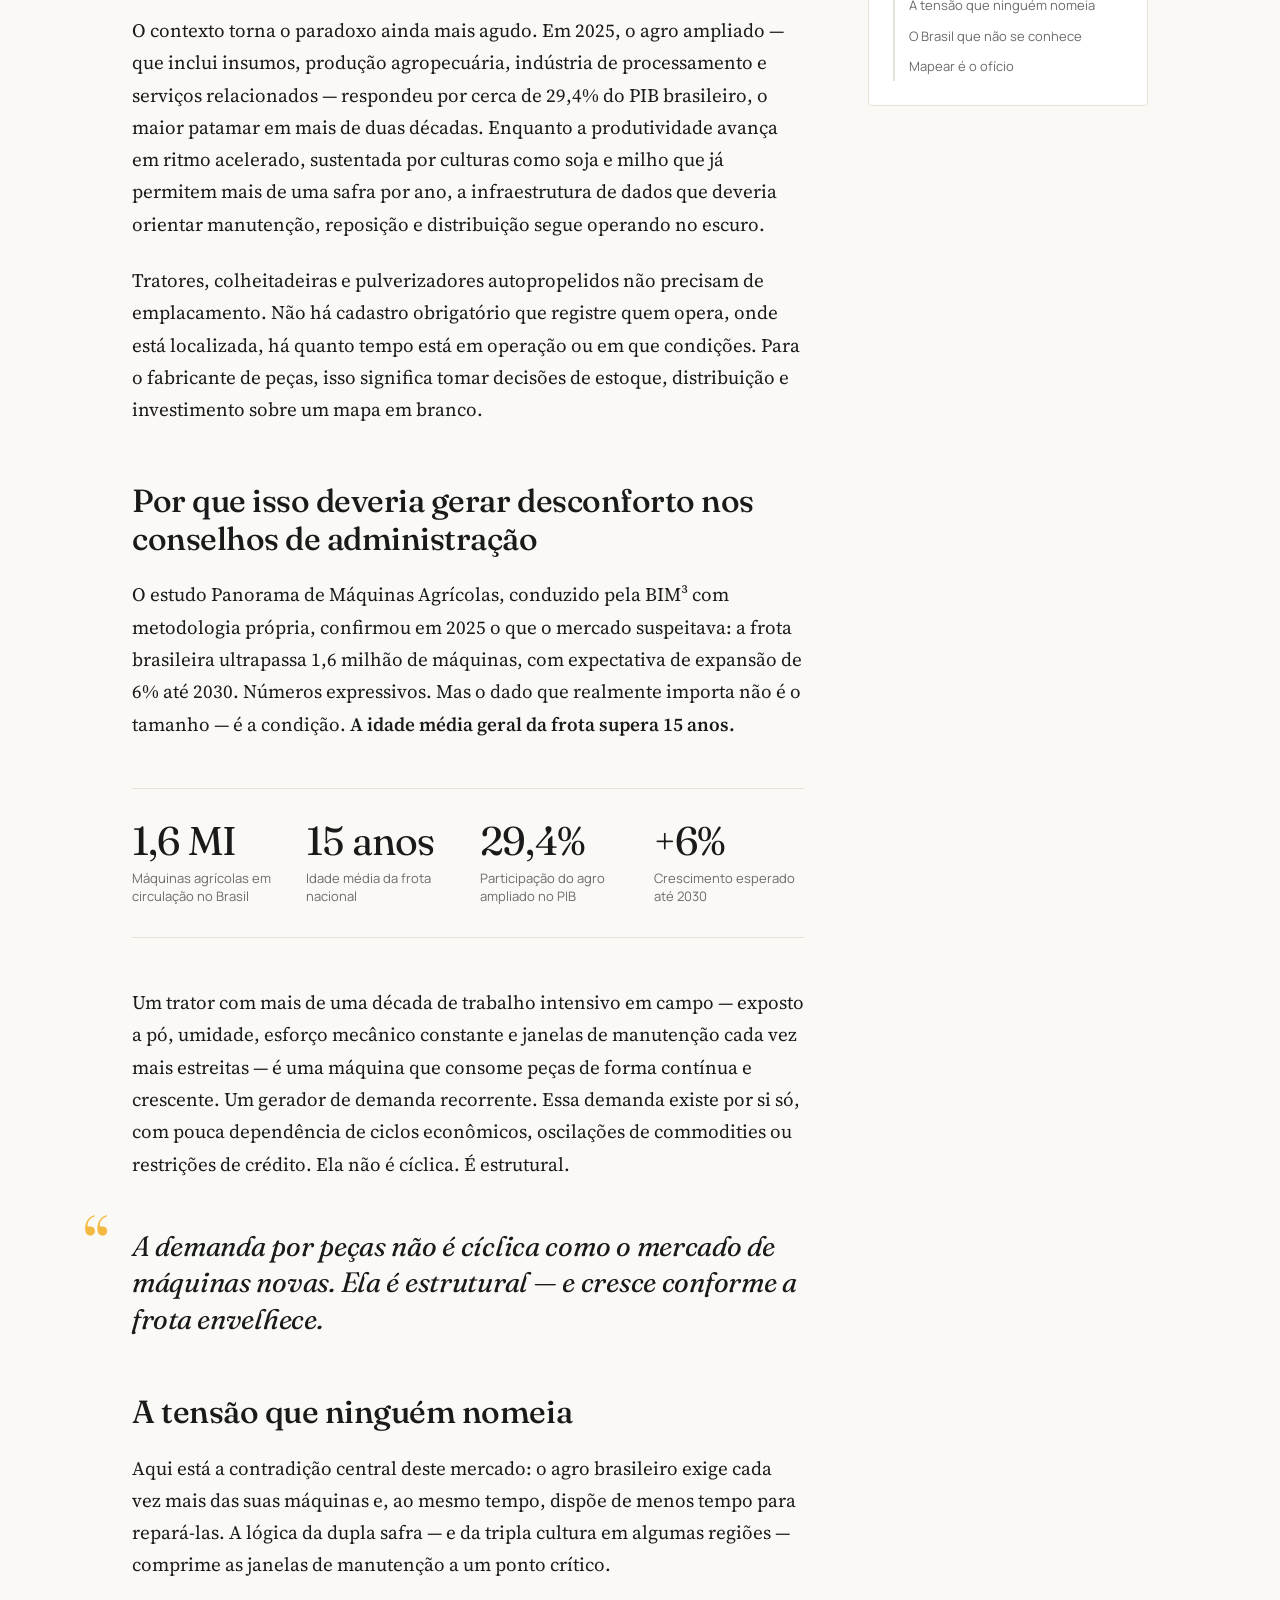
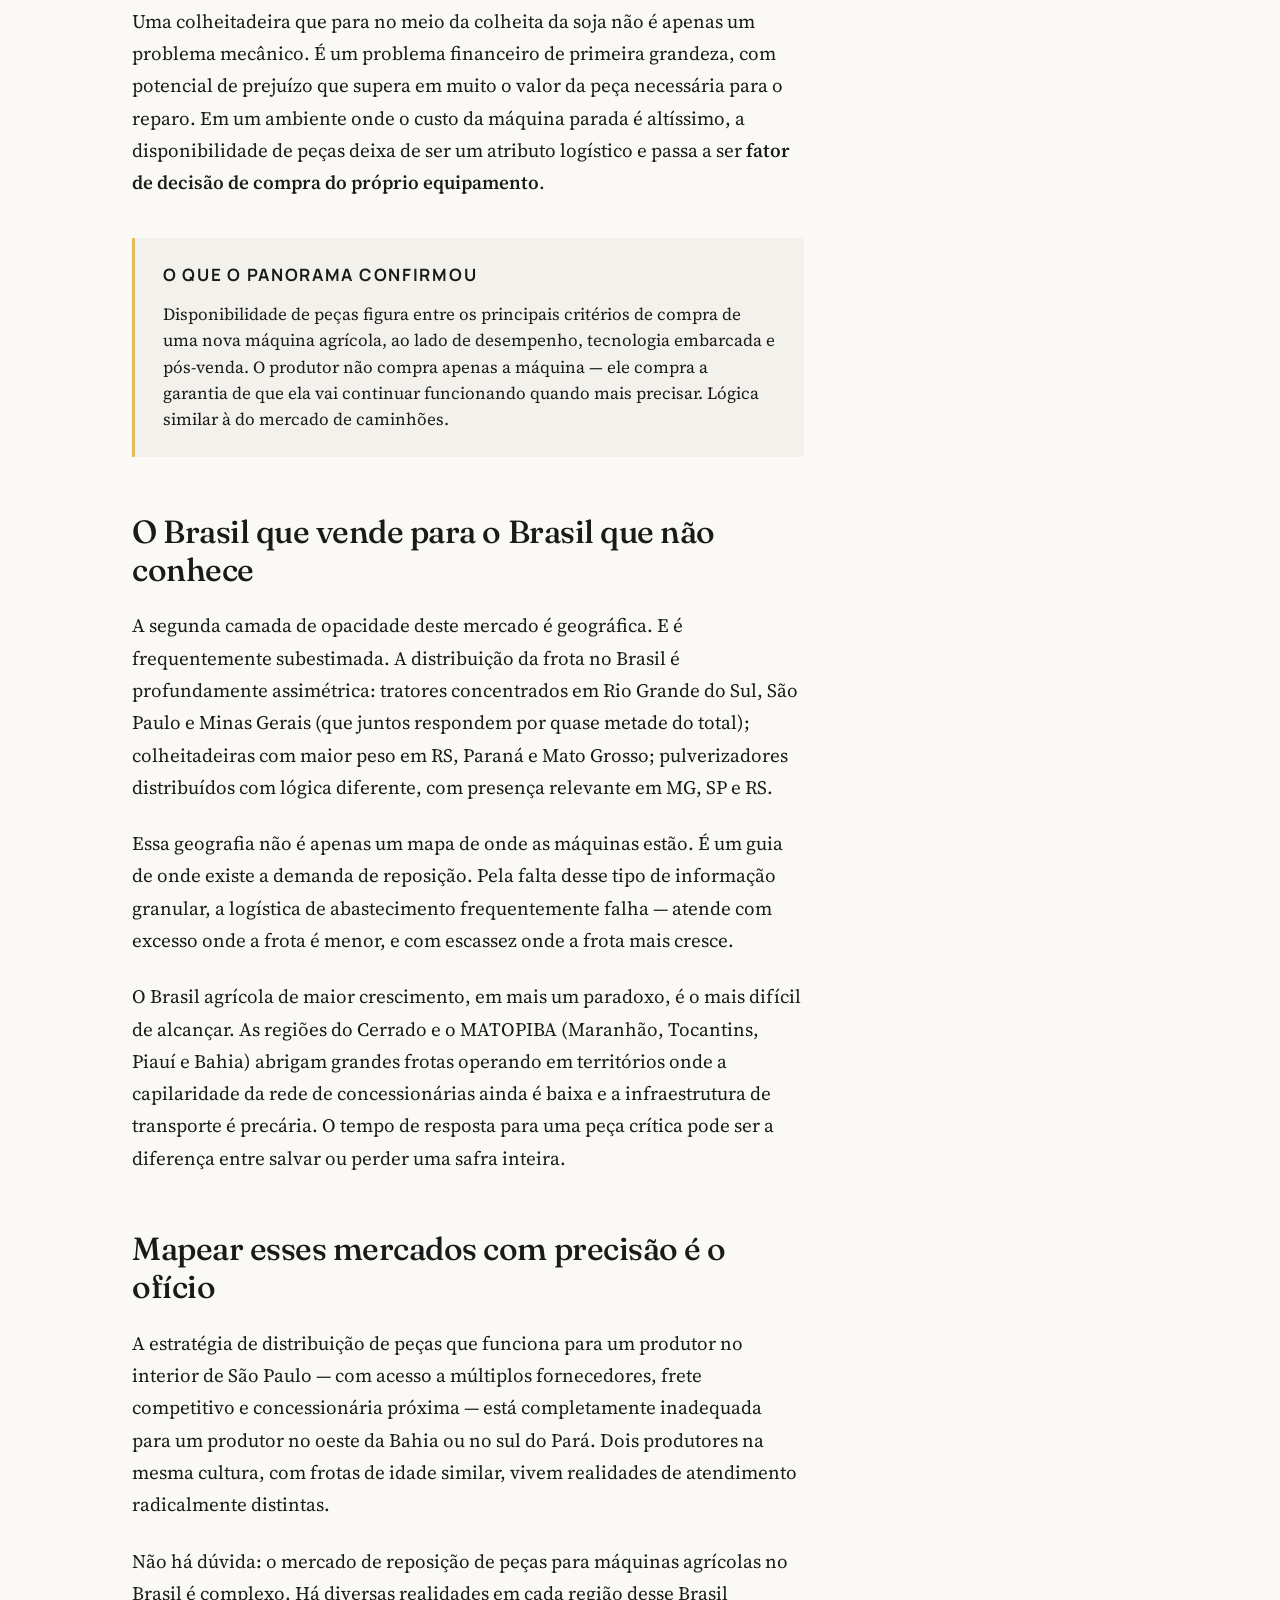
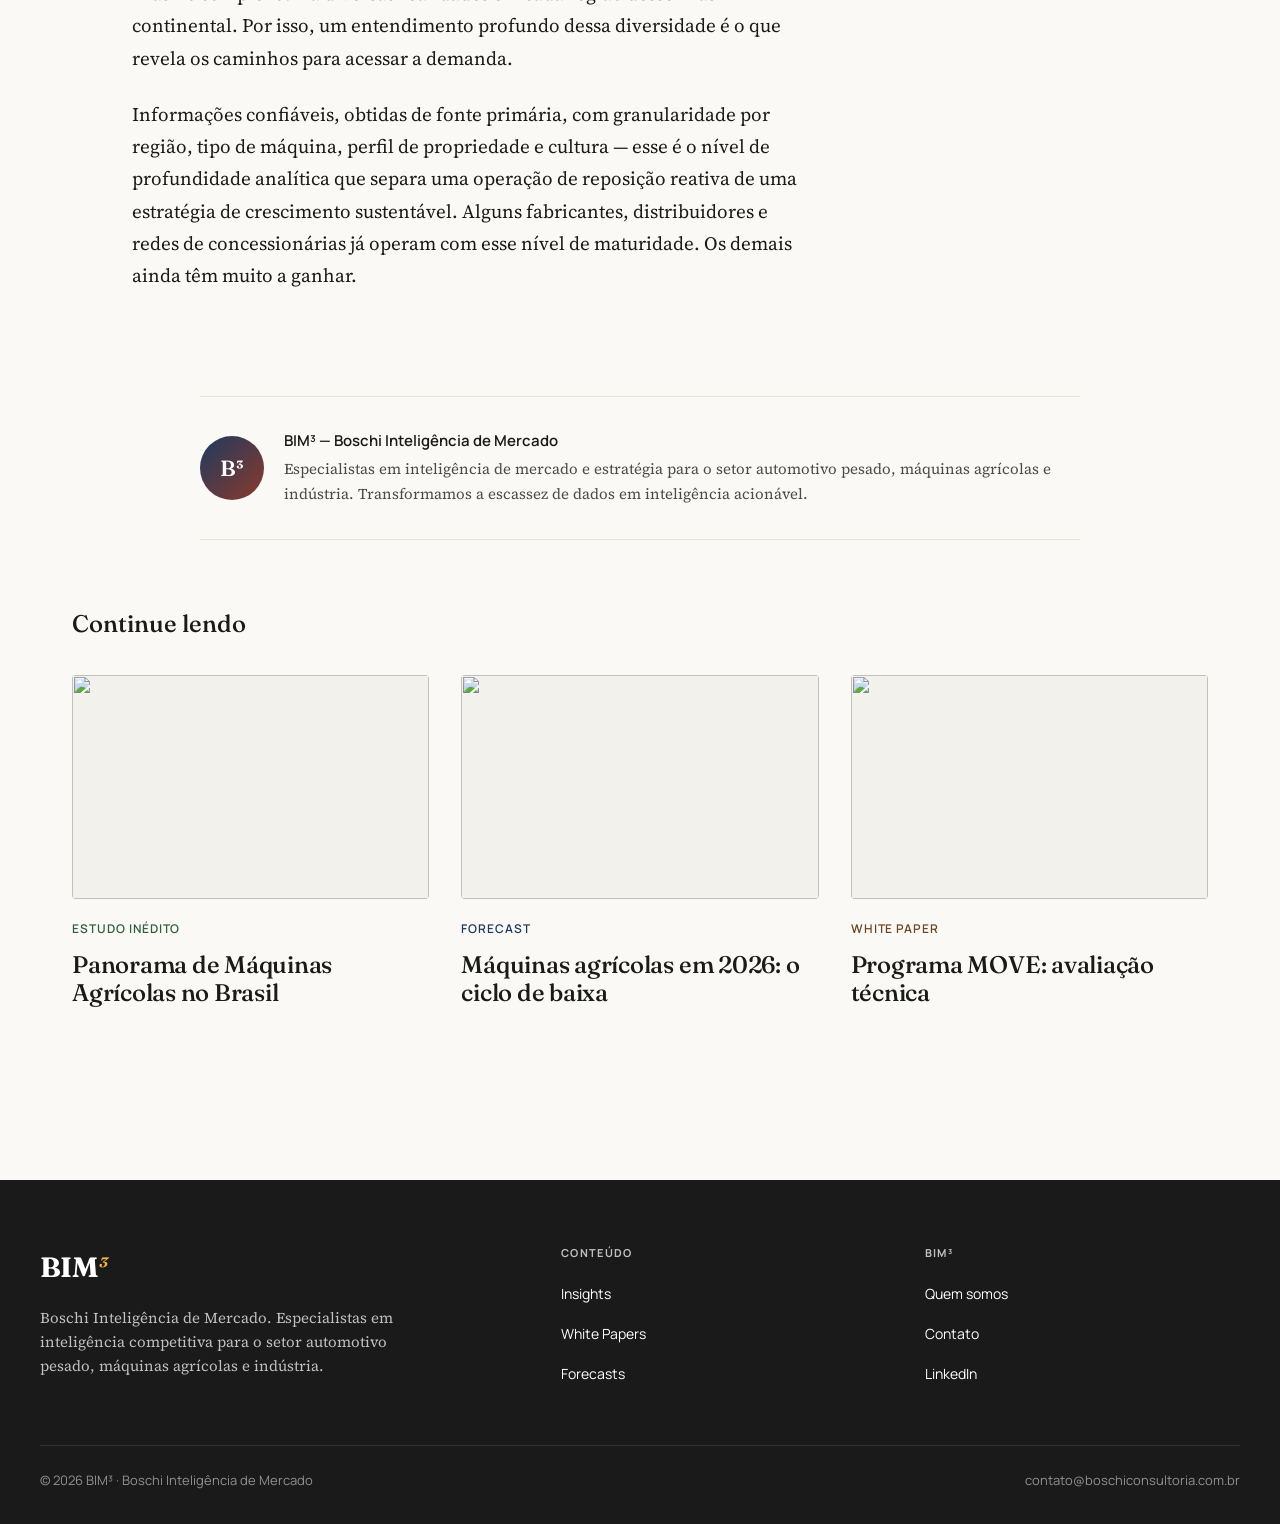
==== commit 7f96e591: "Add files via upload" ====
--- a/post-aftermarket-invisivel.html
+++ b/post-aftermarket-invisivel.html
@@ -10,19 +10,22 @@
   <link rel="preconnect" href="https://fonts.gstatic.com" crossorigin>
   <link href="https://fonts.googleapis.com/css2?family=Fraunces:ital,opsz,wght@0,9..144,400;0,9..144,500;0,9..144,600;0,9..144,700;1,9..144,400;1,9..144,500&family=Source+Serif+4:ital,opsz,wght@0,8..60,300;0,8..60,400;0,8..60,600;1,8..60,400&family=Manrope:wght@400;500;600;700&display=swap" rel="stylesheet">
 
+  <link rel="stylesheet" href="https://use.typekit.net/ufo4owr.css">
   <link rel="stylesheet" href="./style.css">
 </head>
 <body>
 
 <header class="site-header">
   <div class="site-header-inner">
-    <a href="./index.html" class="site-logo">BIM<em>³</em></a>
+    <a href="./index.html" class="site-logo">
+      <img src="https://bim3.com.br/wp-content/uploads/2025/06/bim-horizontal-k.png" alt="BIM³" />
+    </a>
     <nav class="site-nav" id="site-nav">
-      <a href="#">Home</a>
-      <a href="#">Quem Somos</a>
-      <a href="#">Produtos & Serviços</a>
-      <a href="./index.html" class="active">Insights</a>
-      <a href="#">Contato</a>
+      <a href="https://bim3.com.br/">Home</a>
+      <a href="https://bim3.com.br/quem-somos/">Quem Somos</a>
+      <a href="https://bim3.com.br/produtos-servicos/">Produtos e Serviços</a>
+      <a href="./index.html" class="active">Artigos e Imprensa</a>
+      <a href="https://bim3.com.br/contato/">Contato</a>
     </nav>
     <button class="menu-toggle" id="menu-toggle" aria-label="Menu">
       <svg width="24" height="24" viewBox="0 0 24 24" fill="none" stroke="currentColor" stroke-width="2"><path d="M4 6h16M4 12h16M4 18h16"/></svg>
--- a/style.css
+++ b/style.css
@@ -56,8 +56,10 @@
 .site-header-inner {
   max-width: var(--max-content);
   margin: 0 auto;
-  padding: 18px 32px;
+  padding: 0 32px;
+  min-height: 140px;
   display: flex; align-items: center; justify-content: space-between;
+  gap: 32px;
 }
 .site-logo {
   font-family: var(--serif-display);
@@ -66,24 +68,32 @@
   letter-spacing: -0.02em;
   color: var(--ink-1);
   text-decoration: none;
+  display: flex; align-items: center;
+  flex-shrink: 0;
 }
 .site-logo em {
   font-style: italic;
   font-weight: 500;
   color: var(--cat-forecast);
 }
+.site-logo img {
+  height: 62px; width: auto; display: block;
+}
 .site-nav {
-  display: flex; gap: 28px;
-  font-family: var(--sans-ui);
-  font-size: 14px;
-  font-weight: 500;
+  display: flex; gap: 32px;
+  font-family: 'aller', 'Lato', var(--sans-ui);
+  font-size: 13px;
+  font-weight: 300;
+  line-height: 20px;
 }
 .site-nav a {
-  color: var(--ink-2);
+  color: #000;
   text-decoration: none;
-  transition: color .15s;
-}
-.site-nav a:hover, .site-nav a.active { color: var(--ink-1); }
+  text-transform: uppercase;
+  letter-spacing: -0.1px;
+  transition: opacity .15s;
+}
+.site-nav a:hover { opacity: 0.6; }
 .site-nav a.active { font-weight: 600; }
 
 .menu-toggle {
@@ -95,6 +105,7 @@
 
 @media (max-width: 768px) {
   .site-header-inner { padding: 14px 20px; }
+  .site-logo img { height: 48px; }
   .site-nav {
     display: none;
     position: absolute;
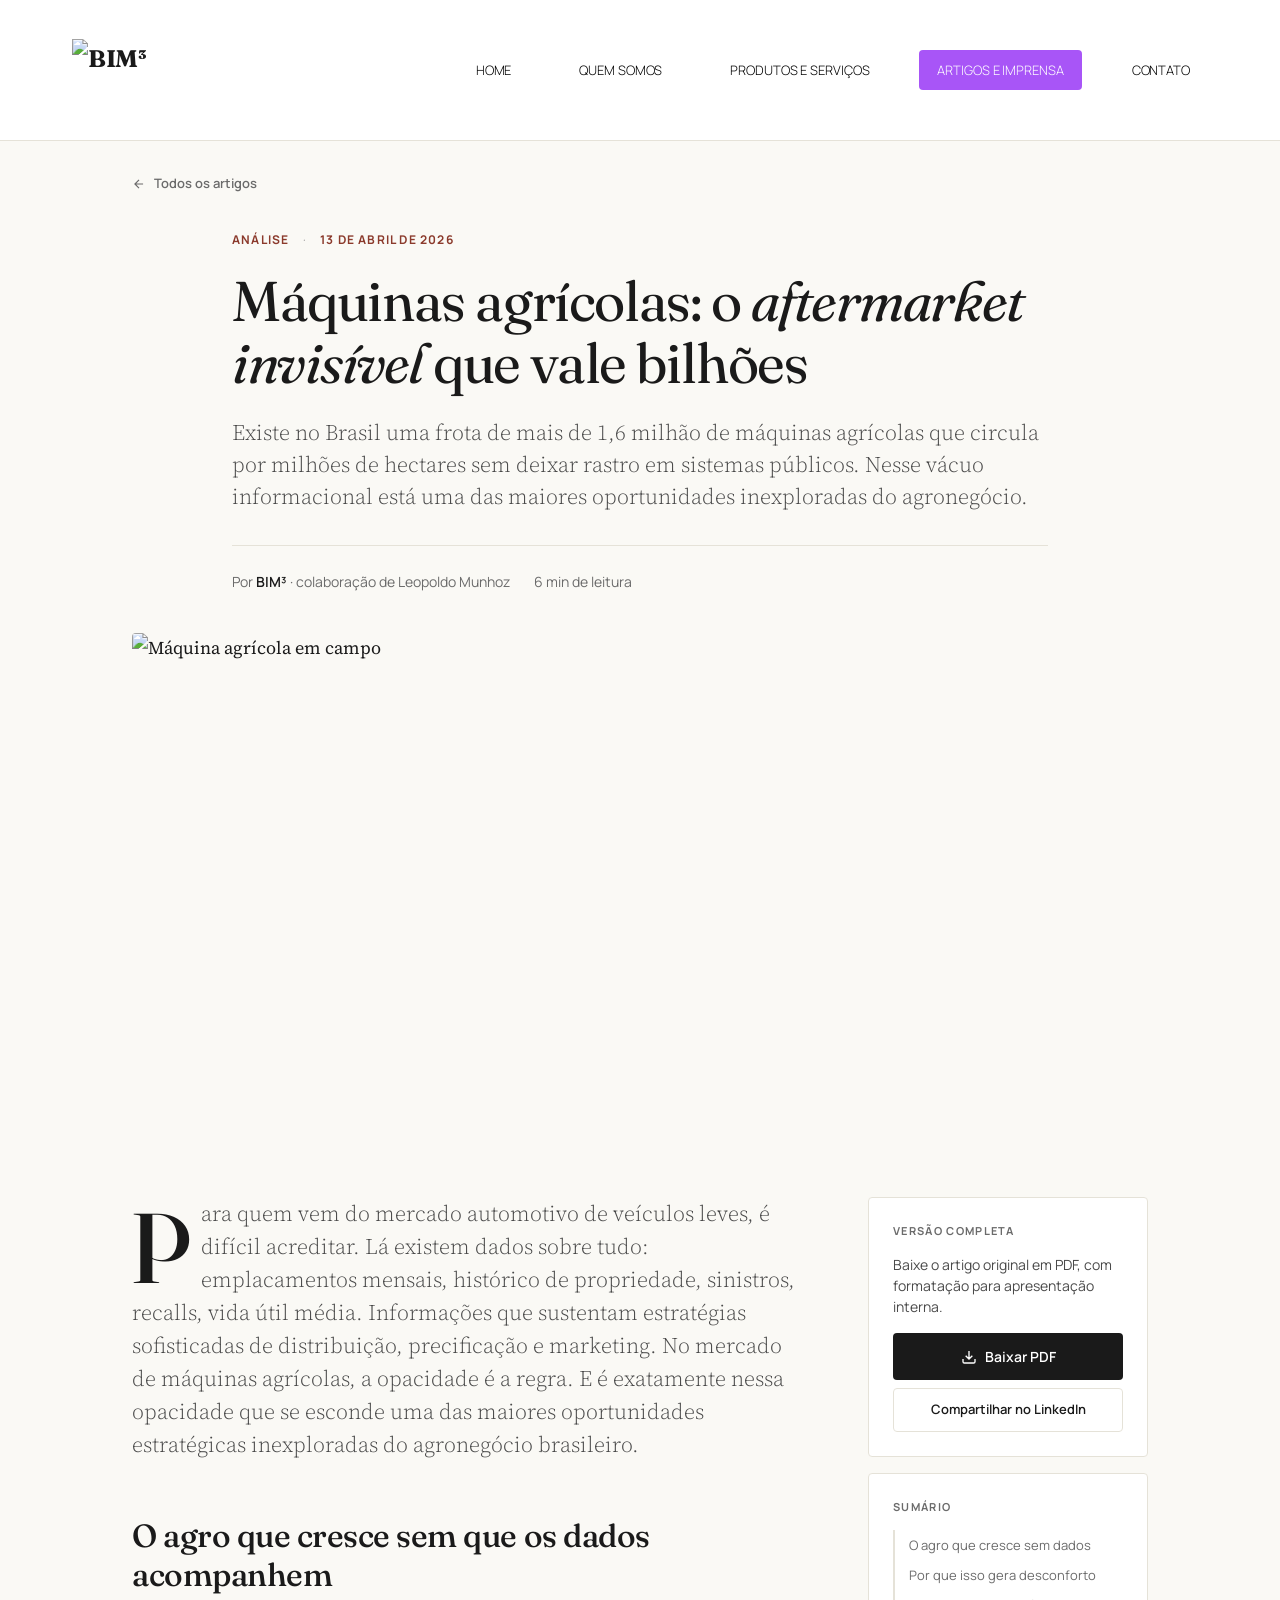
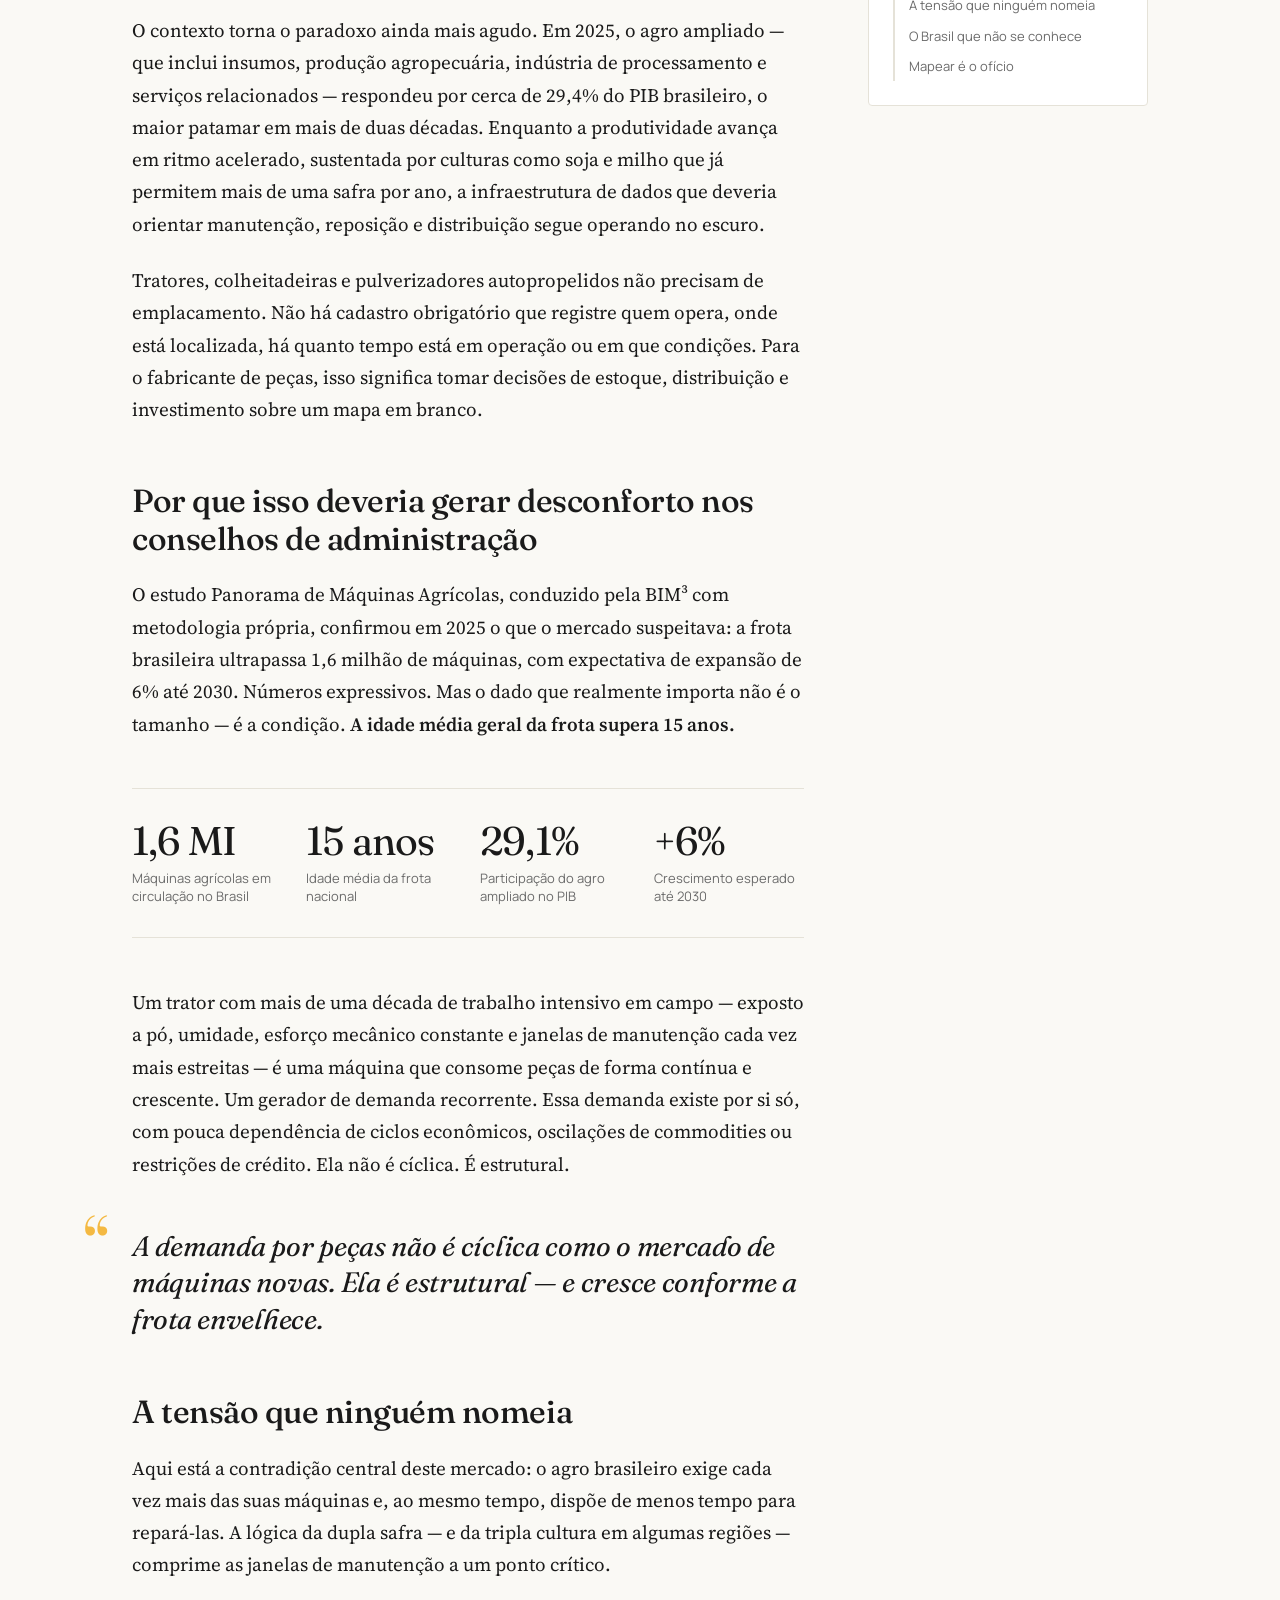
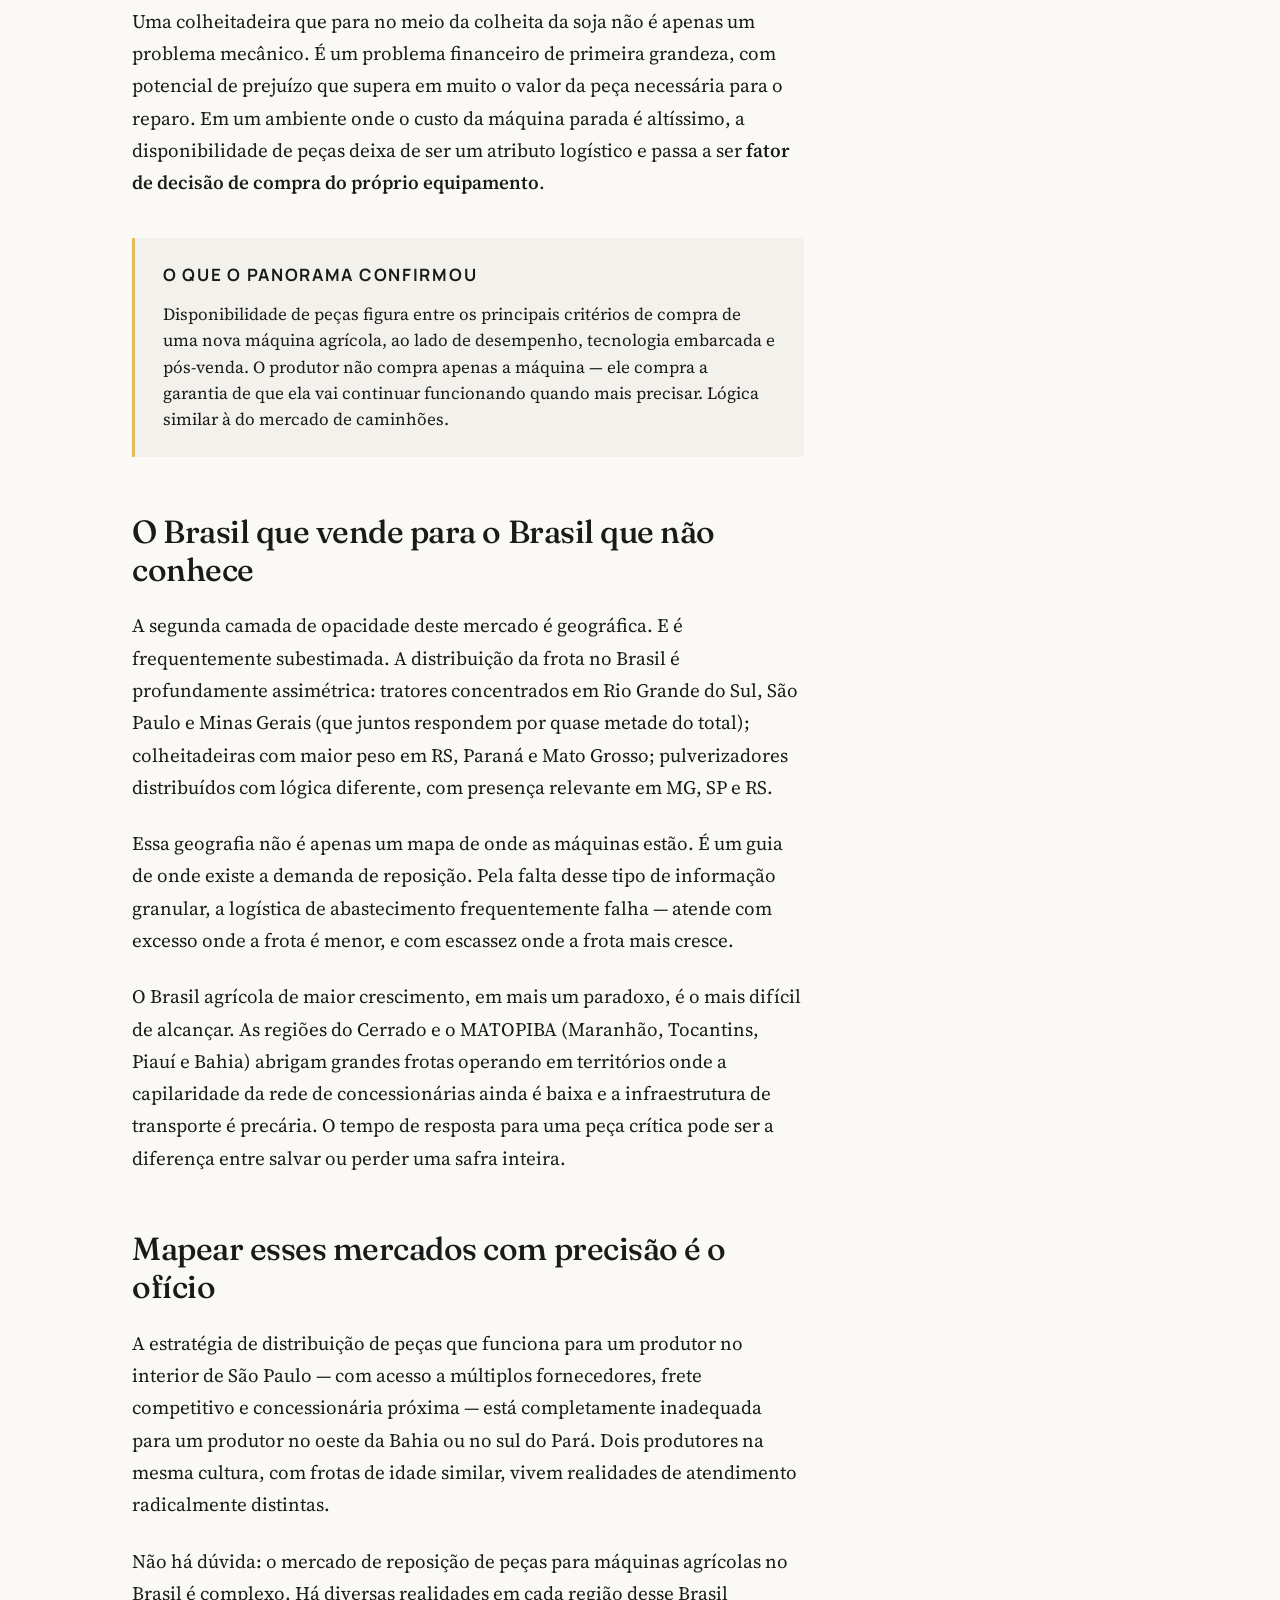
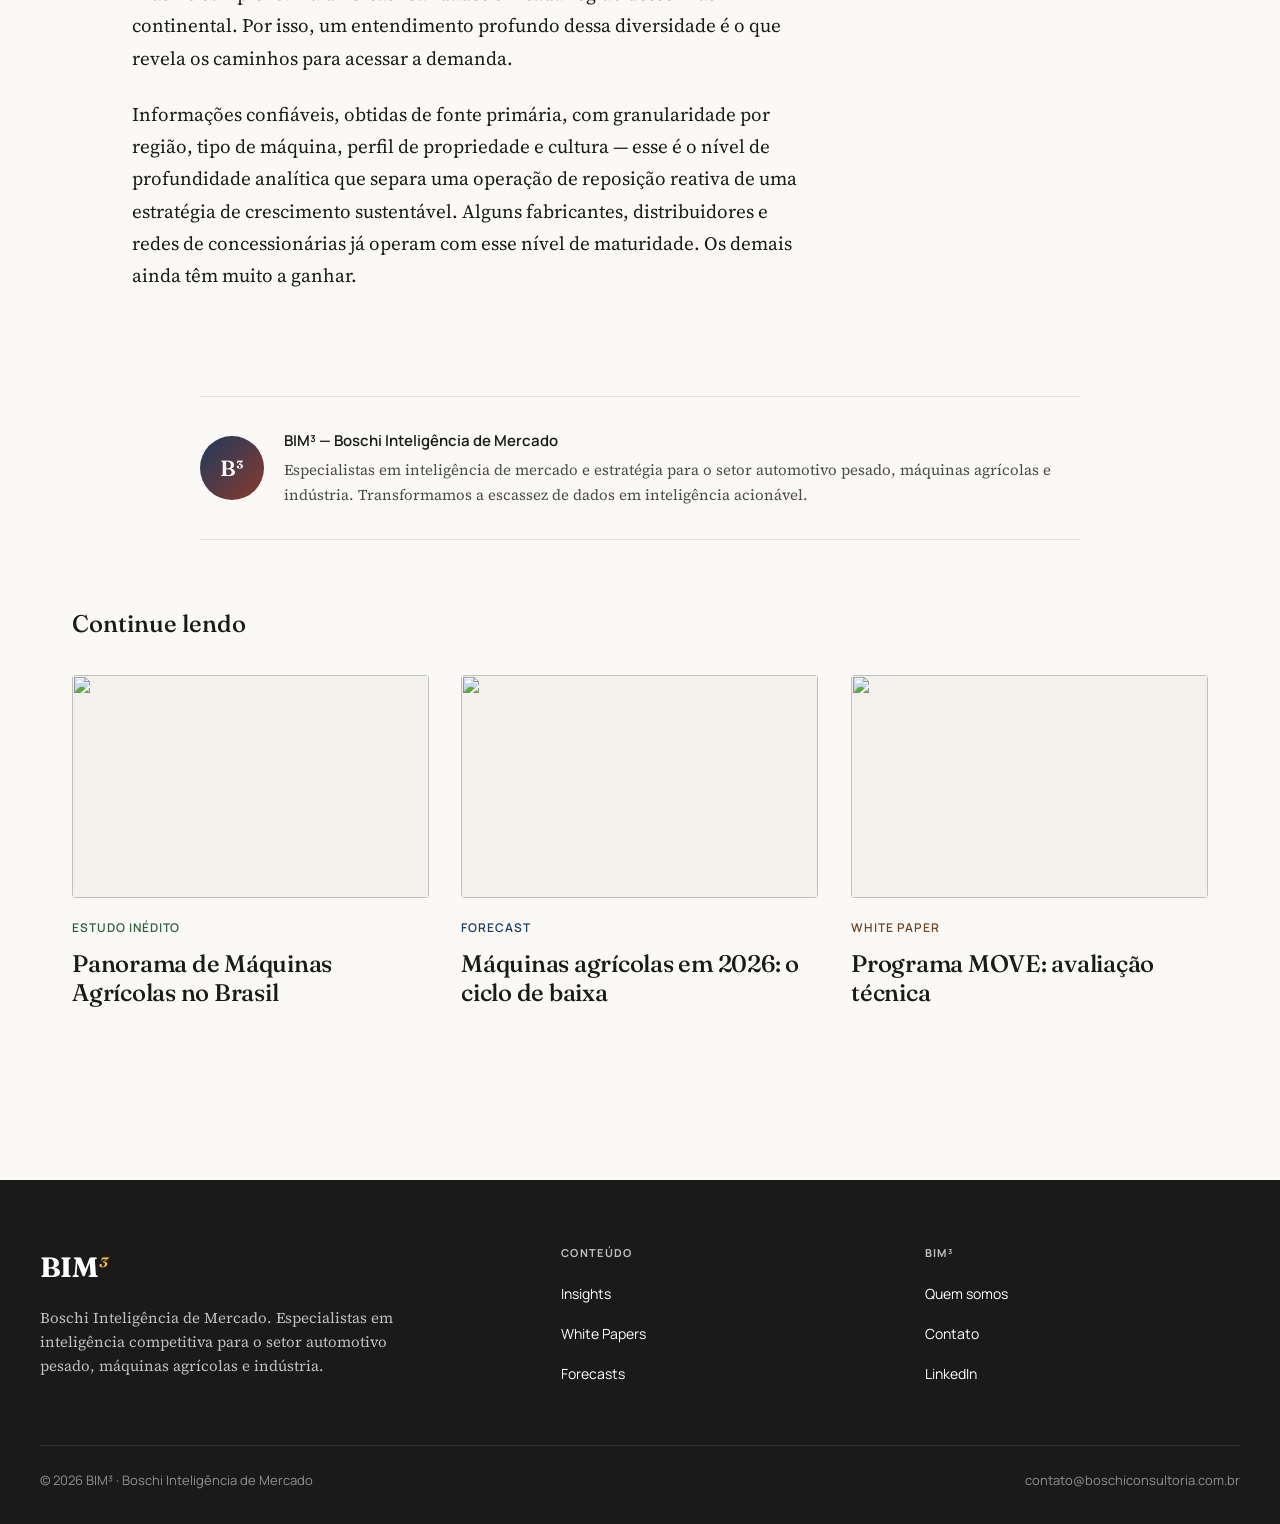
==== commit 12298336: "Add files via upload" ====
--- a/post-aftermarket-invisivel.html
+++ b/post-aftermarket-invisivel.html
@@ -243,5 +243,6 @@
   });
 </script>
 
+<script src="./script.js" defer></script>
 </body>
 </html>
--- a/style.css
+++ b/style.css
@@ -91,10 +91,18 @@
   text-decoration: none;
   text-transform: uppercase;
   letter-spacing: -0.1px;
-  transition: opacity .15s;
-}
-.site-nav a:hover { opacity: 0.6; }
-.site-nav a.active { font-weight: 600; }
+  padding: 10px 18px;
+  border-radius: 4px;
+  transition: background-color .25s ease, color .25s ease;
+}
+.site-nav a:hover {
+  background-color: #a855f7;
+  color: #ffffff;
+}
+.site-nav a.active {
+  background-color: #a855f7;
+  color: #ffffff;
+}
 
 .menu-toggle {
   display: none;
@@ -802,3 +810,115 @@
   .site-footer { padding: 48px 20px 24px; }
   .site-footer-inner { grid-template-columns: 1fr; gap: 32px; }
 }
+
+/* =====================================================
+   POLIMENTO PREMIUM
+   ===================================================== */
+
+/* Reading progress bar (só em posts) */
+#reading-progress {
+  position: fixed;
+  top: 0; left: 0;
+  height: 3px;
+  width: 0;
+  background: linear-gradient(90deg, #a855f7 0%, #c084fc 100%);
+  z-index: 100;
+  transition: width .1s ease-out;
+  pointer-events: none;
+  box-shadow: 0 0 8px rgba(168, 85, 247, 0.5);
+}
+
+/* Selection com cor da marca */
+::selection { background: #a855f7; color: #ffffff; }
+::-moz-selection { background: #a855f7; color: #ffffff; }
+
+/* Smooth scrolling para âncoras */
+html { scroll-behavior: smooth; }
+
+/* Reveal animations (scroll-in) */
+.reveal {
+  opacity: 0;
+  transform: translateY(24px);
+  transition: opacity .9s cubic-bezier(.2, .7, .2, 1),
+              transform .9s cubic-bezier(.2, .7, .2, 1);
+  transition-delay: var(--reveal-delay, 0s);
+  will-change: opacity, transform;
+}
+.reveal.is-visible {
+  opacity: 1;
+  transform: translateY(0);
+}
+
+/* Card image hover refinement: overlay sutil escurece a imagem */
+.post-card-image, .featured-post-image {
+  position: relative;
+  isolation: isolate;
+}
+.post-card-image::after,
+.featured-post-image::after {
+  content: '';
+  position: absolute;
+  inset: 0;
+  background: rgba(0, 0, 0, 0);
+  transition: background .35s ease;
+  pointer-events: none;
+  z-index: 1;
+}
+.post-card:hover .post-card-image::after,
+.featured-post-link:hover .featured-post-image::after {
+  background: rgba(0, 0, 0, 0.08);
+}
+
+/* Animação stagger inicial do hero da home */
+.home-hero .home-eyebrow,
+.home-hero .home-title,
+.home-hero .home-subtitle {
+  opacity: 0;
+  transform: translateY(16px);
+  animation: heroFadeIn .9s cubic-bezier(.2, .7, .2, 1) forwards;
+}
+.home-hero .home-eyebrow  { animation-delay: 0.05s; }
+.home-hero .home-title    { animation-delay: 0.20s; }
+.home-hero .home-subtitle { animation-delay: 0.35s; }
+
+@keyframes heroFadeIn {
+  to { opacity: 1; transform: translateY(0); }
+}
+
+/* Respeito a prefers-reduced-motion (acessibilidade) */
+@media (prefers-reduced-motion: reduce) {
+  .reveal, .home-hero .home-eyebrow, .home-hero .home-title, .home-hero .home-subtitle {
+    opacity: 1 !important;
+    transform: none !important;
+    animation: none !important;
+    transition: none !important;
+  }
+  html { scroll-behavior: auto; }
+}
+
+/* Print stylesheet — artigos imprimíveis ficam limpos */
+@media print {
+  .site-header, .site-footer, .post-aside, .post-footer,
+  .menu-toggle, #reading-progress, .back-link {
+    display: none !important;
+  }
+  body { background: white; color: black; font-size: 11pt; line-height: 1.5; }
+  .post-layout { display: block; padding: 0; max-width: 100%; gap: 0; }
+  .post-body { max-width: 100%; font-size: 11pt; }
+  .post-body p { font-size: 11pt; }
+  .post-body h2 { font-size: 18pt; page-break-after: avoid; margin-top: 24pt; }
+  .post-body h3 { font-size: 14pt; page-break-after: avoid; }
+  .post-body blockquote,
+  .post-body .number-grid,
+  .post-body .callout,
+  .post-body table { page-break-inside: avoid; }
+  .post-body blockquote::before { display: none; }
+  a { color: black; text-decoration: underline; }
+  .post-title { font-size: 28pt; line-height: 1.15; }
+  .post-subtitle { font-size: 13pt; }
+  .post-cover { padding: 0; margin-bottom: 24pt; }
+  .post-cover img { max-height: 200pt; object-fit: cover; }
+  .post-meta-row { font-size: 9pt; color: #666; }
+  .number-grid { border: 1px solid #ccc; padding: 12pt; }
+  .stat-value { font-size: 22pt; }
+}
